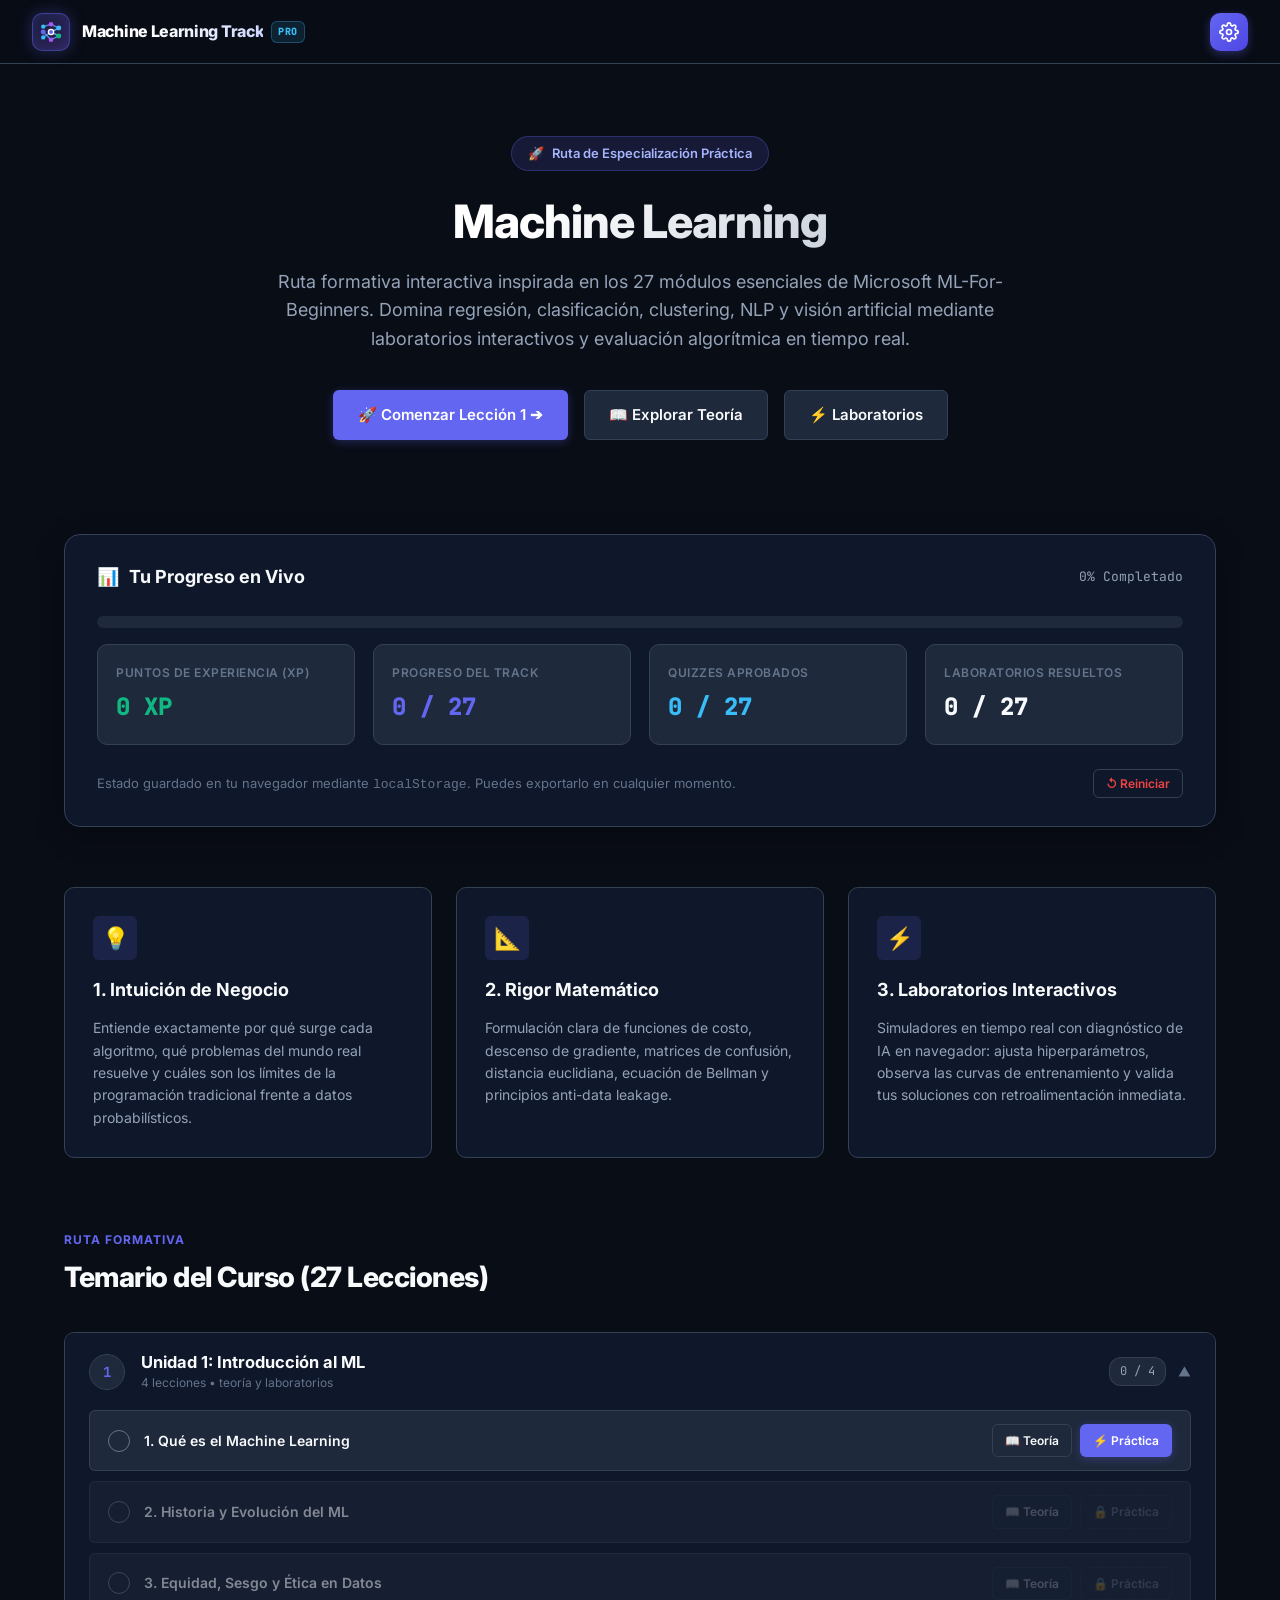
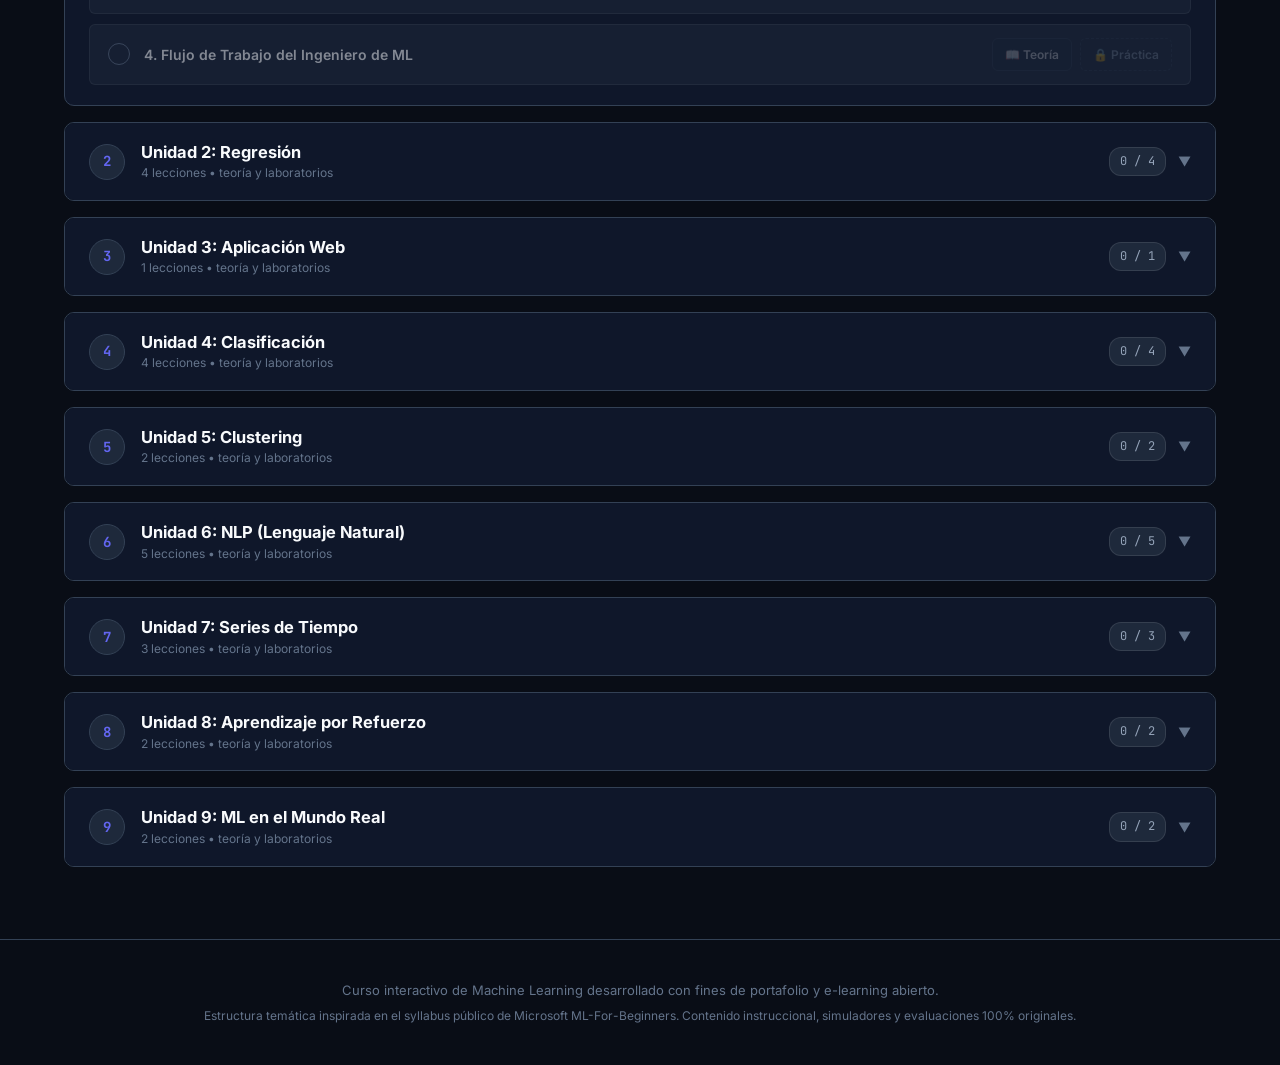
==== index.html @ 59fc3869 "nuevas funciones/ ajustes" ====
<!DOCTYPE html>
<html lang="es">
<head>
<meta charset="UTF-8">
<meta name="viewport" content="width=device-width, initial-scale=1.0">
<title>Machine Learning: De Cero a Producción — Plataforma Interactiva</title>
<link rel="preconnect" href="https://fonts.googleapis.com">
<link rel="preconnect" href="https://fonts.gstatic.com" crossorigin>
<link href="https://fonts.googleapis.com/css2?family=Inter:wght@300;400;500;600;700;800&family=JetBrains+Mono:wght@400;500;700&display=swap" rel="stylesheet">
<link rel="stylesheet" href="styles/site.css">

<script>
  (function() {
    try {
      var t = localStorage.getItem('ml_theme') || 'dark';
      document.documentElement.setAttribute('data-theme', t);
    } catch(e) {}
  })();
</script>

<style>
:root {
  --bg-main: #090d16;
  --bg-surface: #0f172a;
  --bg-surface-2: #1e293b;
  --bg-surface-hover: #26354a;
  --border: #334155;
  --border-light: rgba(255, 255, 255, 0.1);
  --accent-indigo: #6366f1;
  --accent-indigo-hover: #4f46e5;
  --accent-indigo-soft: rgba(99, 102, 241, 0.15);
  --accent-blue: #38bdf8;
  --accent-emerald: #10b981;
  --accent-emerald-soft: rgba(16, 185, 129, 0.15);
  --accent-amber: #f59e0b;
  --text-main: #f8fafc;
  --text-muted: #94a3b8;
  --text-dim: #64748b;
  --font-sans: 'Inter', -apple-system, BlinkMacSystemFont, 'Segoe UI', Roboto, sans-serif;
  --font-mono: 'JetBrains Mono', monospace;
  --radius-sm: 6px;
  --radius-md: 10px;
  --radius-lg: 16px;
}

[data-theme="light"] {
  --bg-main: #f8fafc;
  --bg-surface: #ffffff;
  --bg-surface-2: #f1f5f9;
  --bg-surface-hover: #e2e8f0;
  --border: #cbd5e1;
  --border-light: rgba(0, 0, 0, 0.08);
  --accent-indigo: #4f46e5;
  --accent-indigo-hover: #4338ca;
  --accent-indigo-soft: rgba(79, 70, 229, 0.08);
  --accent-blue: #0284c7;
  --accent-emerald: #059669;
  --accent-emerald-soft: rgba(5, 150, 105, 0.1);
  --accent-amber: #d97706;
  --text-main: #0f172a;
  --text-muted: #475569;
  --text-dim: #64748b;
}

* { box-sizing: border-box; margin: 0; padding: 0; }
html { scroll-behavior: smooth; }
body {
  background-color: var(--bg-main);
  color: var(--text-main);
  font-family: var(--font-sans);
  line-height: 1.6;
  overflow-x: hidden;
}

/* NAVBAR */
.navbar {
  position: sticky;
  top: 0;
  z-index: 1000;
  background: rgba(9, 13, 22, 0.85);
  -webkit-backdrop-filter: blur(12px);
  backdrop-filter: blur(12px);
  border-bottom: 1px solid var(--border);
  height: 64px;
  display: flex;
  align-items: center;
  justify-content: space-between;
  padding: 0 32px;
}

.nav-brand {
  display: flex;
  align-items: center;
  gap: 12px;
  text-decoration: none;
  color: var(--text-main);
  font-weight: 700;
  font-size: 16px;
  transition: transform 0.2s ease;
}
.nav-brand:hover {
  transform: translateY(-1px);
}

.brand-badge {
  width: 38px;
  height: 38px;
  background: linear-gradient(135deg, rgba(99, 102, 241, 0.2), rgba(139, 92, 246, 0.3));
  border: 1.5px solid rgba(99, 102, 241, 0.45);
  border-radius: 10px;
  display: flex;
  align-items: center;
  justify-content: center;
  box-shadow: 0 0 16px rgba(99, 102, 241, 0.3), inset 0 0 10px rgba(99, 102, 241, 0.15);
  transition: all 0.25s cubic-bezier(0.16, 1, 0.3, 1);
  flex-shrink: 0;
  padding: 4px;
}
.nav-brand:hover .brand-badge {
  border-color: #38bdf8;
  box-shadow: 0 0 20px rgba(56, 189, 248, 0.45), inset 0 0 12px rgba(99, 102, 241, 0.25);
  transform: scale(1.05);
}

.brand-logo-svg {
  width: 100%;
  height: 100%;
  display: block;
}

.brand-text-wrap {
  display: flex;
  align-items: center;
  gap: 8px;
}

.nav-brand-text {
  font-weight: 800;
  letter-spacing: -0.3px;
  background: linear-gradient(135deg, #ffffff 40%, #c7d2fe 100%);
  -webkit-background-clip: text;
  background-clip: text;
  -webkit-text-fill-color: transparent;
  font-size: 16px;
}
[data-theme="light"] .nav-brand-text {
  background: linear-gradient(135deg, #0f172a 40%, #4338ca 100%);
  -webkit-background-clip: text;
  background-clip: text;
  -webkit-text-fill-color: transparent;
}

.brand-sub-badge {
  font-family: var(--font-mono);
  font-size: 10px;
  font-weight: 800;
  color: #38bdf8;
  background: rgba(56, 189, 248, 0.12);
  border: 1px solid rgba(56, 189, 248, 0.3);
  padding: 2px 6px;
  border-radius: 6px;
  letter-spacing: 0.5px;
}

.nav-links {
  display: flex;
  align-items: center;
  gap: 24px;
}

.nav-link {
  color: var(--text-muted);
  text-decoration: none;
  font-size: 14px;
  font-weight: 500;
  transition: color 0.15s;
}
.nav-link:hover { color: var(--text-main); }

.nav-actions {
  display: flex;
  align-items: center;
  gap: 14px;
}

.xp-badge {
  display: flex;
  align-items: center;
  gap: 6px;
  background: var(--bg-surface-2);
  border: 1px solid var(--border);
  padding: 6px 14px;
  border-radius: 20px;
  font-family: var(--font-mono);
  font-size: 13px;
  font-weight: 700;
  color: var(--accent-emerald);
}

/* SETTINGS DROPDOWN & MODULE (Reference UI) */
.settings-dropdown-wrapper {
  position: relative;
  display: inline-flex;
  align-items: center;
  z-index: 1001;
}

.settings-btn {
  width: 38px;
  height: 38px;
  border-radius: 10px;
  background: linear-gradient(135deg, #6366f1, #4f46e5);
  color: #ffffff;
  border: none;
  cursor: pointer;
  display: flex;
  align-items: center;
  justify-content: center;
  position: relative;
  transition: transform 0.15s, box-shadow 0.15s;
  box-shadow: 0 3px 10px rgba(99, 102, 241, 0.35);
  flex-shrink: 0;
}
.settings-btn:hover {
  transform: translateY(-1px);
  box-shadow: 0 5px 14px rgba(99, 102, 241, 0.5);
}
.settings-btn:active {
  transform: translateY(0);
}


.settings-dropdown {
  position: absolute;
  top: calc(100% + 10px);
  right: 0;
  width: 275px;
  background: #182234;
  border: 1px solid rgba(255, 255, 255, 0.12);
  border-radius: 14px;
  padding: 16px;
  box-shadow: 0 25px 60px rgba(0, 0, 0, 0.75);
  z-index: 1002;
  display: none;
  flex-direction: column;
  gap: 14px;
  -webkit-backdrop-filter: blur(16px);
  backdrop-filter: blur(16px);
  animation: dropdownFadeIn 0.18s cubic-bezier(0.16, 1, 0.3, 1);
}
.settings-dropdown.open {
  display: flex;
}

@keyframes dropdownFadeIn {
  from { opacity: 0; transform: translateY(-8px) scale(0.97); }
  to { opacity: 1; transform: translateY(0) scale(1); }
}

[data-theme="light"] .settings-dropdown {
  background: #ffffff;
  border: 1px solid #cbd5e1;
  box-shadow: 0 16px 40px rgba(0, 0, 0, 0.12);
}

.settings-row {
  display: flex;
  align-items: center;
  justify-content: space-between;
  gap: 12px;
  min-height: 36px;
}

.settings-label {
  font-size: 13.5px;
  font-weight: 700;
  color: var(--text-main);
  white-space: nowrap;
}

.settings-lang-wrapper {
  position: relative;
  display: inline-flex;
  align-items: center;
}

.settings-lang-select {
  -moz-appearance: none;
  -webkit-appearance: none;
  appearance: none;
  background: #223249;
  border: 1px solid #334155;
  border-radius: 8px;
  padding: 6px 28px 6px 10px;
  font-size: 13px;
  font-weight: 600;
  color: #ffffff;
  cursor: pointer;
  outline: none;
  font-family: var(--font-sans);
  transition: border-color 0.15s, background 0.15s;
}
.settings-lang-select:hover {
  border-color: var(--accent-indigo);
}
.settings-lang-select:focus {
  border-color: var(--accent-indigo);
  box-shadow: 0 0 0 2px var(--accent-indigo-soft);
}
[data-theme="light"] .settings-lang-select {
  background: #f1f5f9;
  border: 1px solid #cbd5e1;
  color: #0f172a;
}
.settings-lang-select option {
  background: #182234;
  color: #f8fafc;
}
[data-theme="light"] .settings-lang-select option {
  background: #ffffff;
  color: #0f172a;
}

.settings-lang-arrow {
  position: absolute;
  right: 10px;
  font-size: 9px;
  color: var(--text-dim);
  pointer-events: none;
}

/* NAVBAR LANGUAGE TOGGLE BUTTON */
.nav-lang-btn {
  display: inline-flex;
  align-items: center;
  gap: 6px;
  background: var(--bg-surface-2);
  border: 1px solid var(--border);
  color: var(--text-main);
  padding: 5px 12px;
  border-radius: 20px;
  font-family: var(--font-sans);
  font-size: 13px;
  font-weight: 700;
  cursor: pointer;
  transition: all 0.2s cubic-bezier(0.16, 1, 0.3, 1);
  -webkit-user-select: none;
  user-select: none;
}
.nav-lang-btn:hover {
  background: var(--bg-surface-hover);
  border-color: var(--accent-indigo);
  transform: translateY(-1px);
  box-shadow: 0 4px 12px rgba(0, 0, 0, 0.25);
}
.nav-lang-btn .lang-flag {
  font-size: 14px;
  line-height: 1;
}
.nav-lang-btn .lang-code {
  font-family: var(--font-mono);
  font-size: 12px;
  letter-spacing: 0.5px;
}

/* SETTINGS SEGMENTED LANGUAGE CONTROL */
.settings-lang-segmented {
  display: inline-flex;
  background: #182234;
  border: 1px solid #334155;
  border-radius: 8px;
  padding: 3px;
  gap: 3px;
}
[data-theme="light"] .settings-lang-segmented {
  background: #f1f5f9;
  border-color: #cbd5e1;
}
.lang-seg-btn {
  display: inline-flex;
  align-items: center;
  gap: 5px;
  border: none;
  background: transparent;
  color: var(--text-muted);
  font-family: var(--font-sans);
  font-size: 12px;
  font-weight: 700;
  padding: 5px 10px;
  border-radius: 6px;
  cursor: pointer;
  transition: all 0.15s ease;
}
.lang-seg-btn:hover:not(.active) {
  color: var(--text-main);
  background: rgba(255, 255, 255, 0.05);
}
[data-theme="light"] .lang-seg-btn:hover:not(.active) {
  background: rgba(0, 0, 0, 0.05);
}
.lang-seg-btn.active {
  background: var(--accent-indigo);
  color: #ffffff;
  box-shadow: 0 2px 6px rgba(99, 102, 241, 0.4);
}

/* Centered iOS-Style Theme Switch */
.settings-theme-switch {
  width: 48px;
  height: 26px;
  background: #2c3e5a;
  border: 1px solid #415574;
  border-radius: 13px;
  position: relative;
  cursor: pointer;
  padding: 0;
  margin: 0;
  box-sizing: border-box;
  outline: none;
  transition: background 0.25s, border-color 0.25s;
  display: inline-flex;
  align-items: center;
  justify-content: flex-start;
  flex-shrink: 0;
}
[data-theme="light"] .settings-theme-switch {
  background: #e2e8f0;
  border-color: #cbd5e1;
}

.theme-switch-thumb {
  width: 20px;
  height: 20px;
  background: #ffffff;
  border-radius: 50%;
  position: absolute;
  top: 2px;
  left: 2px;
  box-shadow: 0 1px 3px rgba(0,0,0,0.35);
  display: flex;
  align-items: center;
  justify-content: center;
  font-size: 11px;
  line-height: 1;
  transition: transform 0.25s cubic-bezier(0.16, 1, 0.3, 1), background 0.25s;
  pointer-events: none;
  -webkit-user-select: none;
  user-select: none;
}

[data-theme="dark"] .theme-switch-thumb {
  transform: translateX(0px);
}
[data-theme="light"] .theme-switch-thumb {
  transform: translateX(22px);
}

.theme-toggle-label {
  margin-left: 24px;
  white-space: nowrap;
}

[data-theme="light"] .theme-toggle-label {
  margin-left: 28px;
}

.theme-toggle-icon {
  font-size: 11px;
  line-height: 1;
  display: flex;
  align-items: center;
  justify-content: center;
  width: 100%;
  height: 100%;
}

.settings-divider {
  height: 1px;
  background: var(--border);
  margin: 2px 0;
}

.settings-menu-item {
  display: flex;
  align-items: center;
  gap: 12px;
  padding: 9px 10px;
  border-radius: 8px;
  cursor: pointer;
  color: var(--text-main);
  text-decoration: none;
  font-weight: 600;
  font-size: 13.5px;
  transition: background 0.15s, color 0.15s;
  margin: 0 -4px;
  -webkit-user-select: none;
  user-select: none;
}
.settings-menu-item:hover {
  background: var(--bg-surface-hover);
  color: var(--accent-indigo);
}
.settings-item-icon {
  font-size: 17px;
  width: 20px;
  display: flex;
  align-items: center;
  justify-content: center;
  flex-shrink: 0;
}
.settings-item-text {
  flex: 1;
}
.settings-item-arrow {
  font-size: 18px;
  color: var(--text-dim);
  font-weight: 400;
}

.theme-toggle-btn {
  display: inline-flex;
  align-items: center;
  gap: 6px;
  background: var(--bg-surface-2);
  border: 1px solid var(--border);
  color: var(--text-main);
  padding: 6px 12px;
  border-radius: 20px;
  font-family: var(--font-sans);
  font-size: 13px;
  font-weight: 600;
  cursor: pointer;
  transition: all 0.2s ease;
  -webkit-user-select: none;
  user-select: none;
}
.theme-toggle-btn:hover {
  background: var(--bg-surface-hover);
  border-color: var(--accent-indigo);
  transform: translateY(-1px);
}

[data-theme="light"] .navbar {
  background: rgba(255, 255, 255, 0.9);
}
[data-theme="light"] .hero-title {
  background: linear-gradient(135deg, #0f172a 35%, #4f46e5 100%);
  -webkit-background-clip: text;
  background-clip: text;
  -webkit-text-fill-color: transparent;
}
[data-theme="light"] .brand-badge {
  color: #ffffff;
}

.btn {
  display: inline-flex;
  align-items: center;
  justify-content: center;
  gap: 8px;
  font-family: var(--font-sans);
  font-size: 13.5px;
  font-weight: 600;
  padding: 8px 16px;
  border-radius: var(--radius-sm);
  cursor: pointer;
  transition: all 0.2s;
  text-decoration: none;
  border: 1px solid transparent;
}

.btn-primary {
  background: var(--accent-indigo);
  color: #fff;
  box-shadow: 0 2px 10px rgba(99, 102, 241, 0.3);
}
.btn-primary:hover {
  background: var(--accent-indigo-hover);
  transform: translateY(-1px);
}

.btn-secondary {
  background: var(--bg-surface-2);
  border-color: var(--border);
  color: var(--text-main);
}
.btn-secondary:hover {
  background: var(--bg-surface-hover);
  border-color: var(--text-muted);
}

.btn-ghost {
  background: transparent;
  color: var(--text-muted);
  border-color: var(--border);
}
.btn-ghost:hover {
  color: var(--text-main);
  border-color: var(--text-muted);
}

/* CONTAINER */
.container {
  max-width: 1200px;
  margin: 0 auto;
  padding: 0 24px;
}

/* HERO SECTION */
.hero {
  padding: 72px 0 54px;
  text-align: center;
  position: relative;
}

.hero-pill {
  display: inline-flex;
  align-items: center;
  gap: 8px;
  background: var(--accent-indigo-soft);
  border: 1px solid rgba(99, 102, 241, 0.3);
  color: #a5b4fc;
  padding: 6px 16px;
  border-radius: 30px;
  font-size: 13px;
  font-weight: 600;
  margin-bottom: 24px;
}

.hero-title {
  font-size: 46px;
  font-weight: 800;
  line-height: 1.15;
  letter-spacing: -1px;
  margin-bottom: 20px;
  background: linear-gradient(135deg, #ffffff 40%, #94a3b8 100%);
  -webkit-background-clip: text;
  background-clip: text;
  -webkit-text-fill-color: transparent;
}

.hero-desc {
  font-size: 18px;
  color: var(--text-muted);
  max-width: 760px;
  margin: 0 auto 36px;
  line-height: 1.6;
}

.hero-ctas {
  display: flex;
  align-items: center;
  justify-content: center;
  gap: 16px;
  flex-wrap: wrap;
}

.hero-ctas .btn {
  padding: 12px 24px;
  font-size: 15px;
}

/* DASHBOARD CARD */
.dashboard-card {
  background: var(--bg-surface);
  border: 1px solid var(--border);
  border-radius: var(--radius-lg);
  padding: 28px 32px;
  margin: 40px auto 60px;
  box-shadow: 0 8px 30px rgba(0, 0, 0, 0.3);
}

.dash-header {
  display: flex;
  align-items: center;
  justify-content: space-between;
  margin-bottom: 24px;
  flex-wrap: wrap;
  gap: 16px;
}

.dash-title {
  font-size: 18px;
  font-weight: 700;
  display: flex;
  align-items: center;
  gap: 10px;
}

.dash-metrics {
  display: grid;
  grid-template-columns: repeat(auto-fit, minmax(200px, 1fr));
  gap: 18px;
  margin-bottom: 24px;
}

.metric-box {
  background: var(--bg-surface-2);
  border: 1px solid var(--border);
  border-radius: var(--radius-md);
  padding: 18px;
  display: flex;
  flex-direction: column;
  gap: 6px;
}

.metric-label {
  font-size: 12px;
  font-weight: 600;
  text-transform: uppercase;
  letter-spacing: 0.5px;
  color: var(--text-dim);
}

.metric-val {
  font-size: 24px;
  font-weight: 800;
  font-family: var(--font-mono);
  color: var(--text-main);
}

.metric-val.green { color: var(--accent-emerald); }
.metric-val.indigo { color: var(--accent-indigo); }
.metric-val.blue { color: var(--accent-blue); }

.progress-strip {
  background: var(--bg-surface-2);
  border-radius: 8px;
  height: 12px;
  overflow: hidden;
  margin-bottom: 16px;
}

.progress-fill {
  height: 100%;
  background: linear-gradient(90deg, var(--accent-indigo), var(--accent-emerald));
  width: 0%;
  transition: width 0.4s ease;
}

.dash-actions {
  display: flex;
  align-items: center;
  justify-content: space-between;
  flex-wrap: wrap;
  gap: 12px;
}
.dash-status-copy {
  font-size: 13px;
  color: var(--text-dim);
}
.dash-actions-row {
  display: flex;
  gap: 8px;
}
.btn-reset-danger {
  color: #ef4444;
}
.dash-pct-label {
  font-family: var(--font-mono);
  font-size: 13px;
  color: var(--text-muted);
}
.storage-modal-copy {
  font-size: 13px;
  color: var(--text-muted);
  margin-bottom: 12px;
}
.storage-json-area {
  width: 100%;
  height: 140px;
  background: var(--bg-main);
  border: 1px solid var(--border);
  border-radius: 4px;
  color: #fff;
  font-family: var(--font-mono);
  font-size: 12px;
  padding: 10px;
  margin-bottom: 14px;
  resize: vertical;
}
.storage-actions {
  display: flex;
  gap: 10px;
}
.storage-apply-btn {
  flex: 1;
}
.n8n-modal-copy {
  font-size: 13px;
  line-height: 1.6;
  color: var(--text-muted);
  margin-bottom: 14px;
}
.n8n-url-label {
  font-size: 12px;
  color: var(--accent-emerald);
  display: block;
  margin-bottom: 6px;
  font-weight: 600;
}
.n8n-url-input {
  width: 100%;
  background: var(--bg-main);
  border: 1px solid var(--border);
  padding: 8px 12px;
  border-radius: 4px;
  color: #fff;
  font-family: var(--font-mono);
  font-size: 13px;
  margin-bottom: 16px;
}
.n8n-save-btn {
  width: 100%;
}
.footer-copy {
  margin-bottom: 6px;
}
.footer-note {
  font-size: 12px;
}

/* SECTION HEADERS */
.section-header {
  margin-bottom: 32px;
}
.section-tag {
  font-size: 12px;
  font-weight: 700;
  color: var(--accent-indigo);
  text-transform: uppercase;
  letter-spacing: 1px;
  margin-bottom: 6px;
}
.section-title {
  font-size: 28px;
  font-weight: 800;
  letter-spacing: -0.5px;
}

/* SYLLABUS ACCORDIONS */
.syllabus-list {
  display: flex;
  flex-direction: column;
  gap: 16px;
  margin-bottom: 72px;
}

.unit-card {
  background: var(--bg-surface);
  border: 1px solid var(--border);
  border-radius: var(--radius-md);
  overflow: hidden;
  transition: border-color 0.2s, box-shadow 0.2s;
}
.unit-card:hover { border-color: rgba(99, 102, 241, 0.4); }

.unit-head {
  padding: 18px 24px;
  display: flex;
  align-items: center;
  justify-content: space-between;
  gap: 16px;
  cursor: pointer;
  -webkit-user-select: none;
  user-select: none;
  background: var(--bg-surface);
  transition: background 0.15s ease;
}
.unit-head:hover {
  background: var(--bg-surface-hover);
}

.unit-info {
  display: flex;
  align-items: center;
  gap: 16px;
  min-width: 0;
  flex: 1;
}

.unit-num {
  width: 36px;
  height: 36px;
  background: var(--bg-surface-2);
  border: 1px solid var(--border);
  border-radius: 50%;
  display: flex;
  align-items: center;
  justify-content: center;
  font-family: var(--font-mono);
  font-size: 14px;
  font-weight: 700;
  color: var(--accent-indigo);
  flex-shrink: 0;
}

.unit-text-wrap {
  min-width: 0;
  flex: 1;
}

.unit-title-text {
  font-size: 16.5px;
  font-weight: 700;
  color: var(--text-main);
  line-height: 1.35;
  word-break: break-word;
}

.unit-subtitle-text {
  font-size: 12px;
  color: var(--text-dim);
  margin-top: 2px;
  line-height: 1.4;
  word-break: break-word;
}

.unit-meta {
  display: flex;
  align-items: center;
  gap: 12px;
  flex-shrink: 0;
}

.unit-stat-badge {
  font-family: var(--font-mono);
  font-size: 12px;
  color: var(--text-muted);
  background: var(--bg-surface-2);
  border: 1px solid var(--border-light);
  padding: 4px 10px;
  border-radius: 12px;
  white-space: nowrap;
  flex-shrink: 0;
  display: inline-flex;
  align-items: center;
  justify-content: center;
}

.unit-arrow {
  color: var(--text-dim);
  font-size: 13px;
  transition: transform 0.2s;
  flex-shrink: 0;
  display: inline-flex;
  align-items: center;
  justify-content: center;
}
.unit-card.open .unit-arrow { transform: rotate(180deg); }

.unit-lessons {
  display: none;
  padding: 0 24px 20px;
  flex-direction: column;
  gap: 10px;
}
.unit-card.open .unit-lessons { display: flex; }

.lesson-row {
  background: var(--bg-surface-2);
  border: 1px solid var(--border-light);
  border-radius: var(--radius-sm);
  padding: 13px 18px;
  display: flex;
  align-items: center;
  justify-content: space-between;
  gap: 16px;
  transition: background 0.15s;
}
.lesson-row:hover { background: var(--bg-surface-hover); }

.lesson-row-left {
  display: flex;
  align-items: center;
  gap: 14px;
  min-width: 0;
  flex: 1;
}

.lesson-status-icon {
  width: 22px;
  height: 22px;
  border-radius: 50%;
  border: 1.5px solid var(--text-dim);
  display: flex;
  align-items: center;
  justify-content: center;
  font-size: 12px;
  color: transparent;
  flex-shrink: 0;
}
.lesson-status-icon.done {
  border-color: var(--accent-emerald);
  background: var(--accent-emerald-soft);
  color: var(--accent-emerald);
  font-weight: 800;
}

.lesson-title-label {
  font-size: 14px;
  font-weight: 600;
  min-width: 0;
  word-break: break-word;
  line-height: 1.4;
}

.lesson-row-actions {
  display: flex;
  align-items: center;
  gap: 8px;
  flex-shrink: 0;
}

.btn-xs {
  font-size: 12px;
  padding: 6px 12px;
}

/* PEDAGOGY FEATURES */
.features-grid {
  display: grid;
  grid-template-columns: repeat(auto-fit, minmax(300px, 1fr));
  gap: 24px;
  margin-bottom: 72px;
}

.feature-box {
  background: var(--bg-surface);
  border: 1px solid var(--border);
  border-radius: var(--radius-md);
  padding: 28px;
  display: flex;
  flex-direction: column;
  gap: 12px;
}

.feature-icon {
  width: 44px;
  height: 44px;
  background: var(--accent-indigo-soft);
  border-radius: var(--radius-sm);
  display: flex;
  align-items: center;
  justify-content: center;
  font-size: 22px;
  margin-bottom: 4px;
}

.feature-title { font-size: 18px; font-weight: 700; }
.feature-desc { font-size: 14px; color: var(--text-muted); line-height: 1.6; }

/* MODALS */
.modal-backdrop {
  position: fixed;
  top: 0; left: 0; width: 100%; height: 100%;
  background: rgba(0, 0, 0, 0.7);
  -webkit-backdrop-filter: blur(4px);
  backdrop-filter: blur(4px);
  display: none;
  align-items: center;
  justify-content: center;
  z-index: 200;
  padding: 20px;
}
.modal-backdrop.open { display: flex; }

.modal-dialog {
  background: var(--bg-surface);
  border: 1px solid var(--border);
  border-radius: var(--radius-lg);
  max-width: 520px;
  width: 100%;
  padding: 24px;
  box-shadow: 0 10px 40px rgba(0, 0, 0, 0.5);
}

.modal-head {
  display: flex;
  align-items: center;
  justify-content: space-between;
  margin-bottom: 16px;
}
.modal-head h3 { font-size: 18px; font-weight: 700; }

.modal-title-wrap {
  display: flex;
  align-items: center;
  gap: 10px;
}
.modal-warning-icon {
  font-size: 20px;
  line-height: 1;
}
.reset-modal-copy {
  font-size: 14px;
  color: var(--text-muted);
  line-height: 1.6;
  margin-bottom: 14px;
}
.reset-modal-alert {
  background: rgba(239, 68, 68, 0.1);
  border: 1px solid rgba(239, 68, 68, 0.25);
  color: #f87171;
  padding: 10px 14px;
  border-radius: var(--radius-sm);
  font-size: 13px;
  line-height: 1.5;
  margin-bottom: 20px;
}
[data-theme="light"] .reset-modal-alert {
  background: #fef2f2;
  border-color: #fecaca;
  color: #b91c1c;
}
[data-theme="light"] .storage-json-area,
[data-theme="light"] .n8n-url-input {
  background: #ffffff;
  border-color: #cbd5e1;
  color: #0f172a;
}
[data-theme="light"] .hero-pill {
  color: #3730a3;
  background: #e0e7ff;
  border-color: #818cf8;
}
.modal-actions-danger {
  display: flex;
  align-items: center;
  justify-content: flex-end;
  gap: 12px;
}
.btn-danger {
  background: #ef4444;
  color: #ffffff;
  border: 1px solid transparent;
  box-shadow: 0 2px 10px rgba(239, 68, 68, 0.35);
}
.btn-danger:hover {
  background: #dc2626;
  box-shadow: 0 4px 14px rgba(239, 68, 68, 0.5);
  transform: translateY(-1px);
}

/* FOOTER */
.footer {
  border-top: 1px solid var(--border);
  padding: 40px 0;
  text-align: center;
  color: var(--text-dim);
  font-size: 13px;
}

/* RESPONSIVE */
@media (max-width: 768px) {
  .navbar { padding: 0 16px; height: 60px; }
  .container { padding: 0 16px; }
  .nav-links { display: none; }
  .nav-actions { gap: 8px; }
  .xp-badge { padding: 5px 10px; font-size: 12px; white-space: nowrap; flex-shrink: 0; }
  .hero { padding: 48px 0 36px; }
  .hero-title { font-size: 32px; }
  .hero-desc { font-size: 15px; }
  .dashboard-card { padding: 22px 18px; margin: 28px auto 44px; }
  
  /* Syllabus Units Mobile */
  .unit-head {
    padding: 14px 16px;
    gap: 12px;
  }
  .unit-info {
    gap: 12px;
  }
  .unit-num {
    width: 32px;
    height: 32px;
    font-size: 13px;
  }
  .unit-title-text {
    font-size: 15px;
  }
  .unit-subtitle-text {
    font-size: 11.5px;
  }
  .unit-meta {
    gap: 8px;
  }
  .unit-stat-badge {
    font-size: 11px;
    padding: 3px 8px;
  }
  .unit-arrow {
    font-size: 11px;
  }
  .unit-lessons {
    padding: 0 14px 16px;
    gap: 8px;
  }
  .lesson-row {
    flex-direction: column;
    align-items: flex-start;
    padding: 12px 14px;
    gap: 10px;
  }
  .lesson-row-left {
    width: 100%;
    gap: 10px;
  }
  .lesson-title-label {
    font-size: 13.5px;
  }
  .lesson-row-actions {
    width: 100%;
    justify-content: flex-end;
  }
  .settings-dropdown { right: -6px; width: 270px; }
}

@media (max-width: 480px) {
  .navbar { padding: 0 10px; height: 56px; }
  .container { padding: 0 10px; }
  .brand-badge { width: 28px; height: 28px; font-size: 13px; }
  .nav-brand { gap: 8px; font-size: 14px; }
  .nav-brand-text { white-space: nowrap; }
  .xp-badge { font-size: 11px; padding: 4px 7px; }
  .hero { padding: 28px 0 32px; }
  .hero-pill { font-size: 11.5px; padding: 5px 12px; }
  .hero-title { font-size: 24px; letter-spacing: -0.5px; }
  .hero-desc { font-size: 13.5px; margin-bottom: 20px; line-height: 1.5; }
  .hero-ctas { gap: 10px; }
  .hero-ctas .btn { width: 100%; justify-content: center; padding: 10px 16px; font-size: 13.5px; }

  .dashboard-card { padding: 16px 12px; margin: 18px auto 36px; border-radius: var(--radius-md); }
  .dash-title { font-size: 15px; }
  .dash-metrics { grid-template-columns: 1fr; gap: 10px; }
  .metric-box { padding: 12px 14px; }
  .metric-val { font-size: 20px; }

  /* Modules Mobile Specific Refinements */
  .section-header { margin-bottom: 20px; }
  .section-tag { font-size: 11px; }
  .section-title { font-size: 21px; }
  .syllabus-list { gap: 10px; margin-bottom: 48px; }

  .unit-card { border-radius: 8px; }
  .unit-head {
    padding: 12px 10px;
    gap: 8px;
  }
  .unit-info {
    gap: 10px;
  }
  .unit-num {
    width: 28px;
    height: 28px;
    font-size: 12px;
  }
  .unit-title-text {
    font-size: 13.5px;
    line-height: 1.3;
  }
  .unit-subtitle-text {
    font-size: 11px;
    margin-top: 2px;
  }
  .unit-meta {
    gap: 6px;
  }
  .unit-stat-badge {
    font-size: 10.5px;
    padding: 3px 6px;
    border-radius: 8px;
  }
  .unit-arrow {
    font-size: 10px;
  }

  .unit-lessons {
    padding: 0 10px 12px;
    gap: 8px;
  }
  .lesson-row {
    padding: 10px 10px;
    border-radius: 6px;
    gap: 8px;
  }
  .lesson-status-icon {
    width: 18px;
    height: 18px;
    font-size: 10px;
  }
  .lesson-title-label {
    font-size: 12.5px;
  }
  .lesson-row-actions {
    display: grid;
    grid-template-columns: 1fr 1fr;
    gap: 6px;
    width: 100%;
  }
  .lesson-row-actions .btn {
    width: 100%;
    padding: 6px 4px;
    font-size: 11px;
    justify-content: center;
    text-align: center;
    white-space: nowrap;
  }
}
</style>
</head>
<body>

<!-- TOP NAVBAR -->
<header class="navbar">
  <a href="index.html" class="nav-brand" aria-label="Machine Learning Track Home">
    <div class="brand-badge">
      <svg class="brand-logo-svg" viewBox="0 0 36 36" fill="none" xmlns="http://www.w3.org/2000/svg">
        <defs>
          <linearGradient id="mlSynapseGrad" x1="0%" y1="0%" x2="100%" y2="100%">
            <stop offset="0%" stop-color="#818cf8" />
            <stop offset="100%" stop-color="#38bdf8" />
          </linearGradient>
        </defs>
        <!-- Synapses -->
        <line x1="8" y1="11" x2="18" y2="8" stroke="url(#mlSynapseGrad)" stroke-width="1.6" stroke-linecap="round" opacity="0.85"/>
        <line x1="8" y1="18" x2="18" y2="18" stroke="url(#mlSynapseGrad)" stroke-width="1.8" stroke-linecap="round"/>
        <line x1="8" y1="25" x2="18" y2="18" stroke="url(#mlSynapseGrad)" stroke-width="1.6" stroke-linecap="round" opacity="0.85"/>
        <line x1="8" y1="18" x2="18" y2="28" stroke="url(#mlSynapseGrad)" stroke-width="1.6" stroke-linecap="round" opacity="0.85"/>
        <line x1="18" y1="8" x2="28" y2="13" stroke="url(#mlSynapseGrad)" stroke-width="1.6" stroke-linecap="round" opacity="0.85"/>
        <line x1="18" y1="18" x2="28" y2="13" stroke="url(#mlSynapseGrad)" stroke-width="1.8" stroke-linecap="round"/>
        <line x1="18" y1="18" x2="28" y2="23" stroke="url(#mlSynapseGrad)" stroke-width="1.8" stroke-linecap="round"/>
        <line x1="18" y1="28" x2="28" y2="23" stroke="url(#mlSynapseGrad)" stroke-width="1.6" stroke-linecap="round" opacity="0.85"/>
        <!-- Layer 1 Nodes -->
        <circle cx="8" cy="11" r="2.8" fill="#38bdf8"/>
        <circle cx="8" cy="18" r="3.2" fill="#6366f1"/>
        <circle cx="8" cy="25" r="2.8" fill="#38bdf8"/>
        <!-- Layer 2 Core Nodes -->
        <circle cx="18" cy="8" r="3" fill="#a855f7"/>
        <circle cx="18" cy="18" r="4.2" fill="#ffffff"/>
        <circle cx="18" cy="18" r="2.5" fill="#6366f1"/>
        <circle cx="18" cy="28" r="3" fill="#a855f7"/>
        <!-- Layer 3 Output Nodes -->
        <circle cx="28" cy="13" r="3.2" fill="#38bdf8"/>
        <circle cx="28" cy="23" r="3.2" fill="#10b981"/>
      </svg>
    </div>
    <div class="brand-text-wrap">
      <span class="nav-brand-text" data-i18n="nav_brand">Machine Learning Track</span>
      <span class="brand-sub-badge">PRO</span>
    </div>
  </a>

  <div class="nav-actions">

    <!-- SETTINGS MODULE (Reference UI) -->
    <div class="settings-dropdown-wrapper">
      <button class="settings-btn" id="open-settings-btn" aria-label="Configuración" title="Configuración" data-i18n-title="settings_title" data-i18n-aria="settings_title">
        <svg width="20" height="20" viewBox="0 0 24 24" fill="none" stroke="currentColor" stroke-width="2" stroke-linecap="round" stroke-linejoin="round">
          <circle cx="12" cy="12" r="3"></circle>
          <path d="M19.4 15a1.65 1.65 0 0 0 .33 1.82l.06.06a2 2 0 0 1 0 2.83 2 2 0 0 1-2.83 0l-.06-.06a1.65 1.65 0 0 0-1.82-.33 1.65 1.65 0 0 0-1 1.51V21a2 2 0 0 1-2 2 2 2 0 0 1-2-2v-.09A1.65 1.65 0 0 0 9 19.4a1.65 1.65 0 0 0-1.82.33l-.06.06a2 2 0 0 1-2.83 0 2 2 0 0 1 0-2.83l.06-.06a1.65 1.65 0 0 0 .33-1.82 1.65 1.65 0 0 0-1.51-1H3a2 2 0 0 1-2-2 2 2 0 0 1 2-2h.09A1.65 1.65 0 0 0 4.6 9a1.65 1.65 0 0 0-.33-1.82l-.06-.06a2 2 0 0 1 0-2.83 2 2 0 0 1 2.83 0l.06.06a1.65 1.65 0 0 0 1.82.33H9a1.65 1.65 0 0 0 1-1.51V3a2 2 0 0 1 2-2 2 2 0 0 1 2 2v.09a1.65 1.65 0 0 0 1 1.51 1.65 1.65 0 0 0 1.82-.33l.06-.06a2 2 0 0 1 2.83 0 2 2 0 0 1 0 2.83l-.06.06a1.65 1.65 0 0 0-.33 1.82V9a1.65 1.65 0 0 0 1.51 1H21a2 2 0 0 1 2 2 2 2 0 0 1-2 2h-.09a1.65 1.65 0 0 0-1.51 1z"></path>
        </svg>
      </button>

      <!-- DROPDOWN MENU -->
      <div class="settings-dropdown" id="settings-dropdown">
        <!-- Row 1: Idioma -->
        <div class="settings-row">
          <span class="settings-label" data-i18n="settings_lang">Idioma</span>
          <div class="settings-lang-segmented" id="settings-lang-segmented">
            <button type="button" class="lang-seg-btn active" data-lang="es">🇪🇸 ES</button>
            <button type="button" class="lang-seg-btn" data-lang="en">🇺🇸 EN</button>
          </div>
        </div>

        <!-- Row 2: Tema -->
        <div class="settings-row">
          <span class="settings-label" data-i18n="settings_theme">Tema</span>
          <button class="settings-theme-switch theme-toggle-btn" id="settings-theme-switch" aria-label="Cambiar tema" title="Alternar entre modo claro y oscuro">
            <span class="theme-switch-thumb">
              <span class="theme-toggle-icon">🌙</span>
            </span>
          </button>
        </div>

        <div class="settings-divider"></div>

        <!-- Row 3: Contacto y soporte -->
        <div class="settings-menu-item" id="settings-contact-btn">
          <span class="settings-item-icon">💬</span>
          <span class="settings-item-text" data-i18n="settings_contact">Contacto y soporte</span>
          <span class="settings-item-arrow">›</span>
        </div>
      </div>
    </div>
  </div>
</header>

<!-- MAIN CONTENT -->
<main class="container">

  <!-- HERO -->
  <section class="hero">
    <div class="hero-pill">
      <span>🚀</span>
      <span data-i18n="hero_pill">Ruta de Especialización Práctica</span>
    </div>
    <h1 class="hero-title" data-i18n="hero_title_main">Machine Learning</h1>
    <p class="hero-desc" data-i18n="hero_desc">
      Domina los 9 pilares esenciales del Machine Learning: regresión, clasificación, clustering, NLP, series temporales y aprendizaje por refuerzo con explicaciones conceptuales rigurosas y 18 laboratorios interactivos en tu navegador.
    </p>
    <div class="hero-ctas">
      <a href="teoria.html?lesson=1" class="btn btn-primary" id="hero-cta-continue">
        <span data-i18n="hero_btn_start">🚀 Comenzar Lección 1 ➔</span>
      </a>
      <a href="teoria.html" class="btn btn-secondary">
        <span data-i18n="hero_btn_theory">📖 Explorar Teoría</span>
      </a>
      <a href="practica.html" class="btn btn-secondary">
        <span data-i18n="nav_practice">⚡ Laboratorios</span>
      </a>
    </div>
  </section>

  <!-- STUDENT DASHBOARD -->
  <section class="dashboard-card" id="dashboard">
    <div class="dash-header">
      <div class="dash-title">
        <span>📊</span>
        <span data-i18n="dash_title">Tu Progreso en Vivo</span>
      </div>
      <div class="dash-pct-label" id="dash-pct-label">
        0%
      </div>
    </div>

    <div class="progress-strip">
      <div class="progress-fill" id="dash-progress-fill"></div>
    </div>

    <div class="dash-metrics">
      <div class="metric-box">
        <span class="metric-label" data-i18n="dash_xp_label">Puntos de Experiencia (XP)</span>
        <span class="metric-val green" id="dash-xp-counter">0 XP</span>
      </div>
      <div class="metric-box">
        <span class="metric-label" data-i18n="dash_progress_label">Progreso del Track</span>
        <span class="metric-val indigo" id="dash-done-counter">0 / 27</span>
      </div>
      <div class="metric-box">
        <span class="metric-label" data-i18n="dash_quizzes_label">Quizzes Aprobados</span>
        <span class="metric-val blue" id="dash-quizzes-counter">0 / 27</span>
      </div>
      <div class="metric-box">
        <span class="metric-label" data-i18n="dash_labs_label">Laboratorios Resueltos</span>
        <span class="metric-val" id="dash-exercises-counter">0 / 27</span>
      </div>
    </div>

    <div class="dash-actions">
      <div class="dash-status-copy" data-i18n-html="dash_status_copy">
        Estado guardado en tu navegador mediante <code>localStorage</code>. Puedes exportarlo en cualquier momento.
      </div>
      <div class="dash-actions-row">
        <button class="btn btn-ghost btn-xs btn-reset-danger" id="dash-reset-btn" data-i18n="dash_reset_btn">↺ Reiniciar</button>
      </div>
    </div>
  </section>

  <!-- PEDAGOGY THREE PILLARS -->
  <section class="features-grid">
    <div class="feature-box">
      <div class="feature-icon">💡</div>
      <h3 class="feature-title" data-i18n="feature_1_title">1. Intuición de Negocio</h3>
      <p class="feature-desc" data-i18n="feature_1_desc">
        Entiende exactamente por qué surge cada algoritmo, qué problemas del mundo real resuelve y cuáles son los límites de la programación tradicional frente a datos probabilísticos.
      </p>
    </div>
    <div class="feature-box">
      <div class="feature-icon">📐</div>
      <h3 class="feature-title" data-i18n="feature_2_title">2. Rigor Matemático</h3>
      <p class="feature-desc" data-i18n="feature_2_desc">
        Formulación clara de funciones de costo, descenso de gradiente, matrices de confusión, distancia euclidiana, ecuación de Bellman y principios anti-data leakage.
      </p>
    </div>
    <div class="feature-box">
      <div class="feature-icon">⚡</div>
      <h3 class="feature-title" data-i18n="feature_3_title">3. Laboratorios Interactivos</h3>
      <p class="feature-desc" data-i18n="feature_3_desc">
        Simuladores en tiempo real con diagnóstico de IA en navegador: ajusta hiperparámetros, observa las curvas de entrenamiento y valida tus soluciones con retroalimentación inmediata.
      </p>
    </div>
  </section>

  <!-- SYLLABUS -->
  <section id="temario">
    <div class="section-header">
      <div class="section-tag" data-i18n="syllabus_tag">Ruta Formativa</div>
      <h2 class="section-title" data-i18n="syllabus_title">Temario del Curso (27 Lecciones)</h2>
    </div>

    <div class="syllabus-list" id="syllabus-container">
      <!-- Generado dinámicamente con JavaScript desde UNITS -->
    </div>
  </section>

</main>

<!-- MODAL STORAGE -->
<div class="modal-backdrop" id="storage-modal">
  <div class="modal-dialog">
    <div class="modal-head">
      <h3 id="storage-modal-title" data-i18n="storage_modal_title">Gestión de Progreso (JSON)</h3>
      <button class="btn btn-ghost btn-xs" id="close-storage-modal-btn">✕</button>
    </div>
    <p class="storage-modal-copy" id="storage-modal-desc" data-i18n="storage_modal_desc">
      Copia tu avance actual o pega un JSON para restaurar tu progreso:
    </p>
    <textarea id="storage-json-area" class="storage-json-area"></textarea>
    <div class="storage-actions">
      <button class="btn btn-primary storage-apply-btn" id="storage-apply-btn" data-i18n="storage_apply_btn_copy">Copiar al Portapapeles</button>
      <button class="btn btn-secondary" id="storage-toggle-mode-btn" data-i18n="storage_toggle_mode_import">Modo Importar</button>
    </div>
  </div>
</div>

<!-- MODAL N8N -->
<div class="modal-backdrop" id="n8n-modal">
  <div class="modal-dialog">
    <div class="modal-head">
      <h3 data-i18n="n8n_modal_title">Webhook n8n (Certificados & Eventos)</h3>
      <button class="btn btn-ghost btn-xs" id="close-n8n-modal-btn">✕</button>
    </div>
    <p class="n8n-modal-copy" data-i18n-html="n8n_modal_desc">
      Conecta la plataforma a tu instancia de <strong>n8n</strong>. Al culminar el 100% del curso, se emitirá un evento con tu telemetría y puntuación XP para emitir un certificado PDF o registrar tu logro.
    </p>
    <label class="n8n-url-label" data-i18n="n8n_url_label">URL Webhook:</label>
    <input type="url" id="n8n-url-input" class="n8n-url-input" placeholder="https://mi-n8n.com/webhook/ml-course" />
    <button class="btn btn-primary n8n-save-btn" id="save-n8n-btn" data-i18n="n8n_save_btn">Guardar Webhook</button>
  </div>
</div>

<!-- MODAL RESET CONFIRMATION -->
<div class="modal-backdrop" id="reset-confirm-modal">
  <div class="modal-dialog">
    <div class="modal-head">
      <div class="modal-title-wrap">
        <span class="modal-warning-icon">⚠️</span>
        <h3 id="reset-modal-title" data-i18n="reset_modal_title">¿Reiniciar progreso?</h3>
      </div>
      <button class="btn btn-ghost btn-xs" id="close-reset-modal-btn" aria-label="Cerrar">✕</button>
    </div>
    <div class="modal-body">
      <p class="reset-modal-copy" data-i18n="reset_modal_desc">
        Esta acción restablecerá a cero todos tus puntos de experiencia (XP), quizzes aprobados, laboratorios resueltos y lecciones completadas.
      </p>
      <div class="reset-modal-alert" data-i18n="reset_modal_warning">
        ⚠️ Esta acción no se puede deshacer a menos que tengas una copia de respaldo en JSON.
      </div>
    </div>
    <div class="modal-actions-danger">
      <button class="btn btn-secondary" id="cancel-reset-btn" data-i18n="reset_modal_cancel">Cancelar</button>
      <button class="btn btn-danger" id="confirm-reset-btn" data-i18n="reset_modal_confirm">Sí, reiniciar todo</button>
    </div>
  </div>
</div>

<!-- FOOTER -->
<footer class="footer">
  <div class="container">
    <p class="footer-copy" data-i18n="footer_copy">Curso interactivo de Machine Learning desarrollado con fines de portafolio y e-learning abierto.</p>
    <p class="footer-note" data-i18n="footer_note">Estructura temática inspirada en el syllabus público de Microsoft ML-For-Beginners. Contenido instruccional, simuladores y evaluaciones 100% originales.</p>
  </div>
</footer>

<!-- SCRIPTS COMPARTIDOS -->
<script src="i18n.js"></script>
<script src="storage.js"></script>
<script src="course-data-en.js"></script>
<script src="course-data.js"></script>

<script>
function updateDashboard() {
  const total = FLAT.length;
  let doneCount = 0;
  let quizCount = 0;
  let exCount = 0;

  FLAT.forEach(f => {
    const n = f.lesson.n;
    if (StorageManager.isDone(n)) doneCount++;
    if (StorageManager.isQuizPassed(n)) quizCount++;
    if (StorageManager.isExercisePassed(n)) exCount++;
  });

  const xp = StorageManager.getXP();
  const pct = Math.round((doneCount / total) * 100);

  // Top Nav & Dashboard XP
  const navXpEl = document.getElementById('nav-xp-counter');
  if (navXpEl) navXpEl.textContent = `⚡ ${xp.toLocaleString()} XP`;
  document.getElementById('dash-xp-counter').textContent = `${xp.toLocaleString()} XP`;
  document.getElementById('dash-done-counter').textContent = `${doneCount} / ${total}`;
  document.getElementById('dash-quizzes-counter').textContent = `${quizCount} / ${total}`;
  document.getElementById('dash-exercises-counter').textContent = `${exCount} / ${total}`;
  const isEn = (typeof I18nManager !== 'undefined' && I18nManager.getLang() === 'en');
  document.getElementById('dash-pct-label').textContent = `${pct}% ${isEn ? 'Completed' : 'Completado'}`;
  document.getElementById('dash-progress-fill').style.width = `${pct}%`;

  // Update Hero CTA with the latest unlocked incomplete lesson
  let nextLesson = 1;
  const nextIncomplete = FLAT.find(f => StorageManager.canAccessLessonNumber(f.lesson.n) && !StorageManager.isDone(f.lesson.n));
  if (nextIncomplete) {
    nextLesson = nextIncomplete.lesson.n;
  } else {
    nextLesson = StorageManager.getMaxUnlockedLesson();
  }

  const continueBtn = document.getElementById('hero-cta-continue');
  if (continueBtn) {
    if (doneCount === total) {
      continueBtn.innerHTML = `<span>🏆 ${isEn ? 'Course 100% Completed! Review' : '¡Curso Completado al 100%! Repasar'}</span>`;
      continueBtn.href = `teoria.html?lesson=1`;
    } else if (doneCount > 0) {
      continueBtn.innerHTML = `<span>${I18nManager.t('hero_btn_continue', { lesson: nextLesson })}</span>`;
      continueBtn.href = `teoria.html?lesson=${nextLesson}`;
    } else {
      continueBtn.innerHTML = `<span>${I18nManager.t('hero_btn_start')}</span>`;
      continueBtn.href = `teoria.html?lesson=1`;
    }
  }
}

function renderSyllabus() {
  const container = document.getElementById('syllabus-container');
  container.innerHTML = '';
  const isEn = (typeof I18nManager !== 'undefined' && I18nManager.getLang() === 'en');
  const btnTheoryText = I18nManager.t('syllabus_btn_theory');
  const btnPracticeText = I18nManager.t('syllabus_btn_practice');
  const btnPracticeLockedText = I18nManager.t('syllabus_btn_practice_locked');

  UNITS.forEach((unit, uIdx) => {
    const locUnit = (typeof getLocalizedUnit === 'function') ? getLocalizedUnit(unit, isEn ? 'en' : 'es') : unit;
    const unitDoneCount = unit.lessons.filter(l => StorageManager.isDone(l.n)).length;
    const isFirstUnit = (uIdx === 0);

    const card = document.createElement('div');
    card.className = `unit-card ${isFirstUnit ? 'open' : ''}`;
    card.id = `unit-card-${uIdx}`;

    card.innerHTML = `
      <div class="unit-head" data-idx="${uIdx}">
        <div class="unit-info">
          <div class="unit-num">${uIdx + 1}</div>
          <div class="unit-text-wrap">
            <div class="unit-title-text">${locUnit.title}</div>
            <div class="unit-subtitle-text">${unit.lessons.length} ${isEn ? 'lessons • theory & labs' : 'lecciones • teoría y laboratorios'}</div>
          </div>
        </div>
        <div class="unit-meta">
          <span class="unit-stat-badge">${unitDoneCount} / ${unit.lessons.length}</span>
          <span class="unit-arrow">▼</span>
        </div>
      </div>
      <div class="unit-lessons">
        ${unit.lessons.map(lesson => {
          const locLesson = (typeof getLocalizedLesson === 'function') ? getLocalizedLesson(lesson, isEn ? 'en' : 'es') : lesson;
          const isDone = StorageManager.isDone(lesson.n);
          const isUnlocked = StorageManager.canAccessLessonNumber(lesson.n);
          const isTheoryDone = StorageManager.canAccessPractice(lesson.n);
          return `
            <div class="lesson-row" style="opacity:${isUnlocked ? '1' : '0.5'};">
              <div class="lesson-row-left">
                <span class="lesson-status-icon ${isDone ? 'done' : ''}">${isDone ? '✓' : ''}</span>
                <span class="lesson-title-label">${locLesson.n}. ${locLesson.title}</span>
              </div>
              <div class="lesson-row-actions">
                <a href="${isUnlocked ? `teoria.html?lesson=${lesson.n}` : '#'}" class="btn btn-secondary btn-xs" style="pointer-events:${isUnlocked ? 'auto' : 'none'}; opacity:${isUnlocked ? '1' : '0.45'};" title="${isUnlocked ? '' : (isEn ? 'Complete previous laboratory to unlock' : 'Completa el laboratorio anterior para desbloquear esta lección')}">
                  <span>${btnTheoryText}</span>
                </a>
                ${isUnlocked && isTheoryDone ? `
                  <a href="practica.html?lesson=${lesson.n}" class="btn btn-primary btn-xs" title="${isEn ? 'Lab unlocked' : 'Laboratorio desbloqueado'}">
                    <span>${btnPracticeText}</span>
                  </a>
                ` : `
                  <a href="${isUnlocked ? `teoria.html?lesson=${lesson.n}` : '#'}" class="btn btn-ghost btn-xs" style="opacity:${isUnlocked ? '0.65' : '0.45'}; border-style:dashed; pointer-events:${isUnlocked ? 'auto' : 'none'};" title="${isUnlocked ? (isEn ? 'Complete theory first to unlock' : 'Completa primero la teoría para desbloquear') : (isEn ? 'Complete previous laboratory to unlock' : 'Completa el laboratorio anterior para desbloquear')}">
                    <span>${btnPracticeLockedText}</span>
                  </a>
                `}
              </div>
            </div>
          `;
        }).join('')}
      </div>
    `;

    card.querySelector('.unit-head').addEventListener('click', () => {
      card.classList.toggle('open');
    });

    container.appendChild(card);
  });
}

function setupModals() {
  // Storage Modal
  const storageModal = document.getElementById('storage-modal');
  const storageArea = document.getElementById('storage-json-area');
  const applyBtn = document.getElementById('storage-apply-btn');
  const toggleBtn = document.getElementById('storage-toggle-mode-btn');
  let isImport = false;

  function openStorage(importMode = false) {
    isImport = importMode;
    const isEn = (window.I18nManager && window.I18nManager.getLang() === 'en');
    if (isImport) {
      document.getElementById('storage-modal-title').textContent = isEn ? "Import Progress (JSON)" : "Importar Progreso (JSON)";
      storageArea.value = "";
      storageArea.readOnly = false;
      applyBtn.textContent = (window.I18nManager && window.I18nManager.t('storage_apply_btn_import')) || "Restaurar Progreso";
      toggleBtn.textContent = (window.I18nManager && window.I18nManager.t('storage_toggle_mode_export')) || "Modo Exportar";
    } else {
      document.getElementById('storage-modal-title').textContent = (window.I18nManager && window.I18nManager.t('storage_modal_title')) || "Exportar Progreso (JSON)";
      storageArea.value = StorageManager.exportJSON();
      storageArea.readOnly = true;
      applyBtn.textContent = (window.I18nManager && window.I18nManager.t('storage_apply_btn_copy')) || "Copiar al Portapapeles";
      toggleBtn.textContent = (window.I18nManager && window.I18nManager.t('storage_toggle_mode_import')) || "Modo Importar";
    }
    storageModal.classList.add('open');
  }

  document.getElementById('close-storage-modal-btn').addEventListener('click', () => storageModal.classList.remove('open'));

  toggleBtn.addEventListener('click', () => openStorage(!isImport));

  applyBtn.addEventListener('click', () => {
    if (isImport) {
      if (StorageManager.importJSON(storageArea.value)) {
        updateDashboard();
        renderSyllabus();
        storageModal.classList.remove('open');
        alert((window.I18nManager && window.I18nManager.t('toast_import_success')) || "¡Progreso restaurado con éxito!");
      } else {
        alert((window.I18nManager && window.I18nManager.t('toast_import_error')) || "Error: El JSON proporcionado no tiene una estructura válida.");
      }
    } else {
      navigator.clipboard.writeText(storageArea.value);
      alert((window.I18nManager && window.I18nManager.t('toast_copy_success')) || "¡JSON de progreso copiado al portapapeles!");
    }
  });

  // Reset Confirmation Modal
  const resetModal = document.getElementById('reset-confirm-modal');
  const openResetBtn = document.getElementById('dash-reset-btn');
  const closeResetBtn = document.getElementById('close-reset-modal-btn');
  const cancelResetBtn = document.getElementById('cancel-reset-btn');
  const confirmResetBtn = document.getElementById('confirm-reset-btn');

  function openResetModal() {
    if (resetModal) resetModal.classList.add('open');
  }
  function closeResetModal() {
    if (resetModal) resetModal.classList.remove('open');
  }

  if (openResetBtn) {
    openResetBtn.addEventListener('click', openResetModal);
  }
  if (closeResetBtn) {
    closeResetBtn.addEventListener('click', closeResetModal);
  }
  if (cancelResetBtn) {
    cancelResetBtn.addEventListener('click', closeResetModal);
  }
  if (resetModal) {
    resetModal.addEventListener('click', (e) => {
      if (e.target === resetModal) closeResetModal();
    });
  }
  if (confirmResetBtn) {
    confirmResetBtn.addEventListener('click', () => {
      StorageManager.resetAll();
      updateDashboard();
      renderSyllabus();
      closeResetModal();
    });
  }

  // Settings Dropdown & Support Modal
  const settingsBtn = document.getElementById('open-settings-btn');
  const settingsDropdown = document.getElementById('settings-dropdown');
  const settingsContactBtn = document.getElementById('settings-contact-btn');

  if (settingsBtn && settingsDropdown) {
    settingsBtn.addEventListener('click', (e) => {
      e.stopPropagation();
      settingsDropdown.classList.toggle('open');
    });

    document.addEventListener('click', (e) => {
      if (!settingsDropdown.contains(e.target) && !settingsBtn.contains(e.target)) {
        settingsDropdown.classList.remove('open');
      }
    });

    document.addEventListener('keydown', (e) => {
      if (e.key === 'Escape') {
        settingsDropdown.classList.remove('open');
        closeResetModal();
      }
    });
  }

  // n8n Modal (Contacto & Soporte / Webhook)
  const n8nModal = document.getElementById('n8n-modal');
  const n8nInput = document.getElementById('n8n-url-input');
  const openN8nBtn = document.getElementById('open-n8n-modal-btn');
  const closeN8nBtn = document.getElementById('close-n8n-modal-btn');
  const saveN8nBtn = document.getElementById('save-n8n-btn');

  if (openN8nBtn && n8nModal && n8nInput) {
    openN8nBtn.addEventListener('click', () => {
      n8nInput.value = StorageManager.getN8nUrl();
      n8nModal.classList.add('open');
    });
  }

  if (settingsContactBtn && n8nModal && n8nInput) {
    settingsContactBtn.addEventListener('click', () => {
      if (settingsDropdown) settingsDropdown.classList.remove('open');
      n8nInput.value = StorageManager.getN8nUrl();
      n8nModal.classList.add('open');
    });
  }

  if (closeN8nBtn && n8nModal) {
    closeN8nBtn.addEventListener('click', () => n8nModal.classList.remove('open'));
  }

  if (saveN8nBtn && n8nModal && n8nInput) {
    saveN8nBtn.addEventListener('click', () => {
      StorageManager.setN8nUrl(n8nInput.value.trim());
      n8nModal.classList.remove('open');
      alert((window.I18nManager && window.I18nManager.t('n8n_save_success')) || "Webhook n8n guardado correctamente.");
    });
  }
}

// Inicialización
(function init() {
  StorageManager.init();
  updateDashboard();
  renderSyllabus();
  setupModals();

  window.addEventListener('ml_language_changed', () => {
    updateDashboard();
    renderSyllabus();
  });
})();
</script>
</body>
</html>
---- styles/site.css ----
.settings-save-row {
  margin-top: 4px;
}

.settings-save-btn {
  border: 1px solid rgba(99, 102, 241, 0.5);
  background: rgba(99, 102, 241, 0.12);
  color: var(--text-main);
  border-radius: 10px;
  padding: 7px 10px;
  font-size: 12.5px;
  font-weight: 700;
  cursor: pointer;
  transition: transform 0.15s ease, background 0.15s ease, border-color 0.15s ease;
}

.settings-save-btn:hover {
  background: rgba(99, 102, 241, 0.2);
  border-color: rgba(99, 102, 241, 0.8);
  transform: translateY(-1px);
}

.back-btn {
  display: inline-flex;
  align-items: center;
  gap: 8px;
}

.back-btn span:first-child {
  display: none;
}
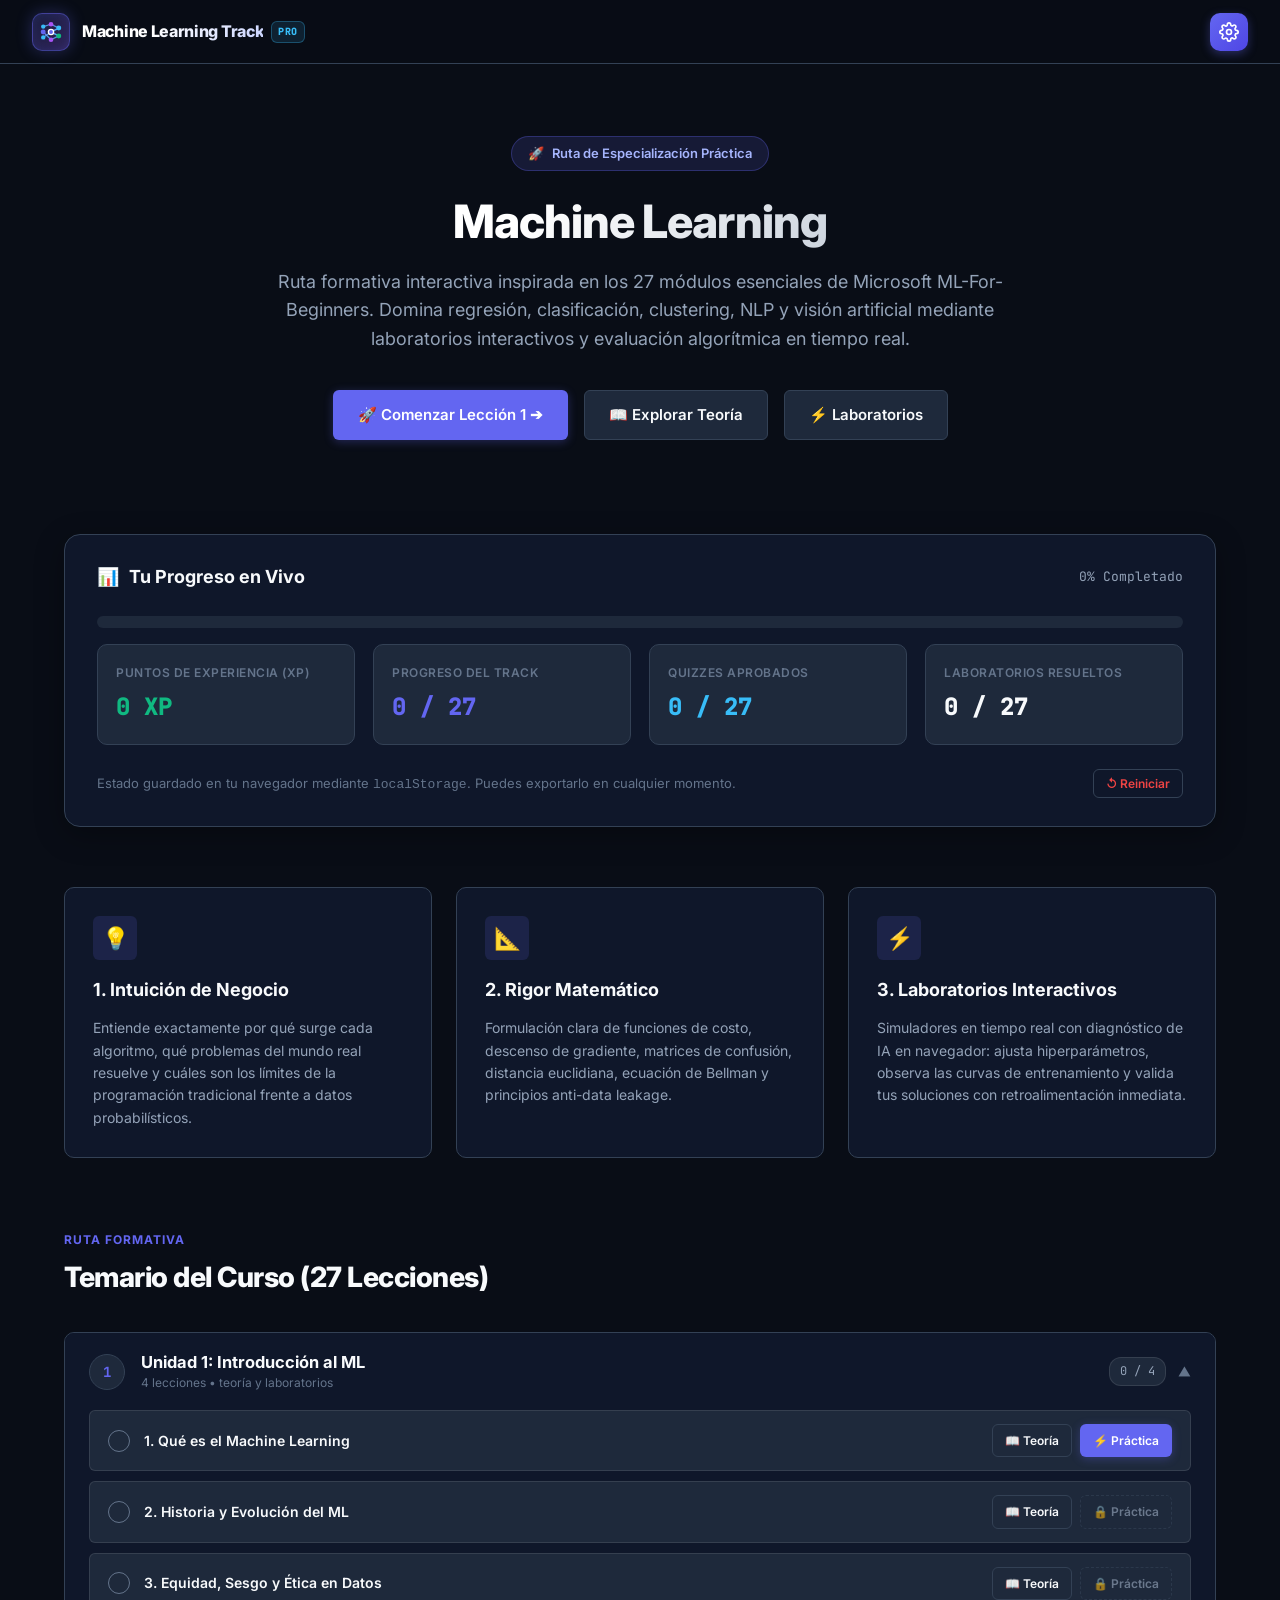
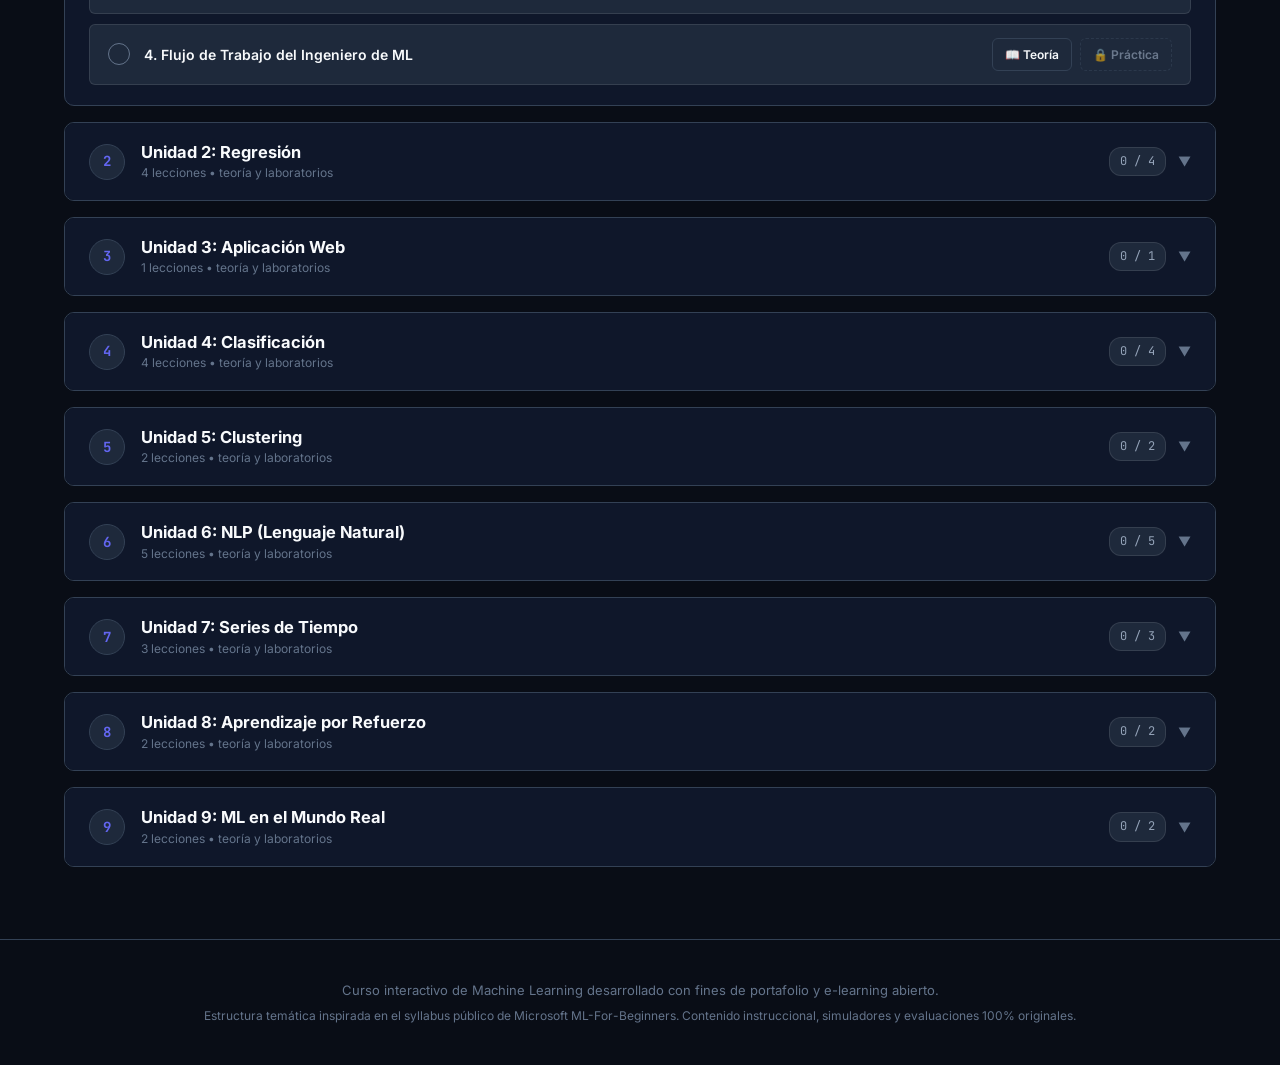
==== commit ee9da4a7: "corrige navegación y configuración del curso" ====
--- a/index.html
+++ b/index.html
@@ -1607,8 +1607,12 @@
   document.getElementById('dash-pct-label').textContent = `${pct}% ${isEn ? 'Completed' : 'Completado'}`;
   document.getElementById('dash-progress-fill').style.width = `${pct}%`;
 
+  // Update Hero CTA with the next available lesson respecting unit order
   // Update Hero CTA with the latest unlocked incomplete lesson
   let nextLesson = 1;
+  const firstAccessible = FLAT.find(f => StorageManager.canAccessLessonNumber(f.lesson.n));
+  if (firstAccessible) nextLesson = firstAccessible.lesson.n;
+  else nextLesson = 1;
   const nextIncomplete = FLAT.find(f => StorageManager.canAccessLessonNumber(f.lesson.n) && !StorageManager.isDone(f.lesson.n));
   if (nextIncomplete) {
     nextLesson = nextIncomplete.lesson.n;
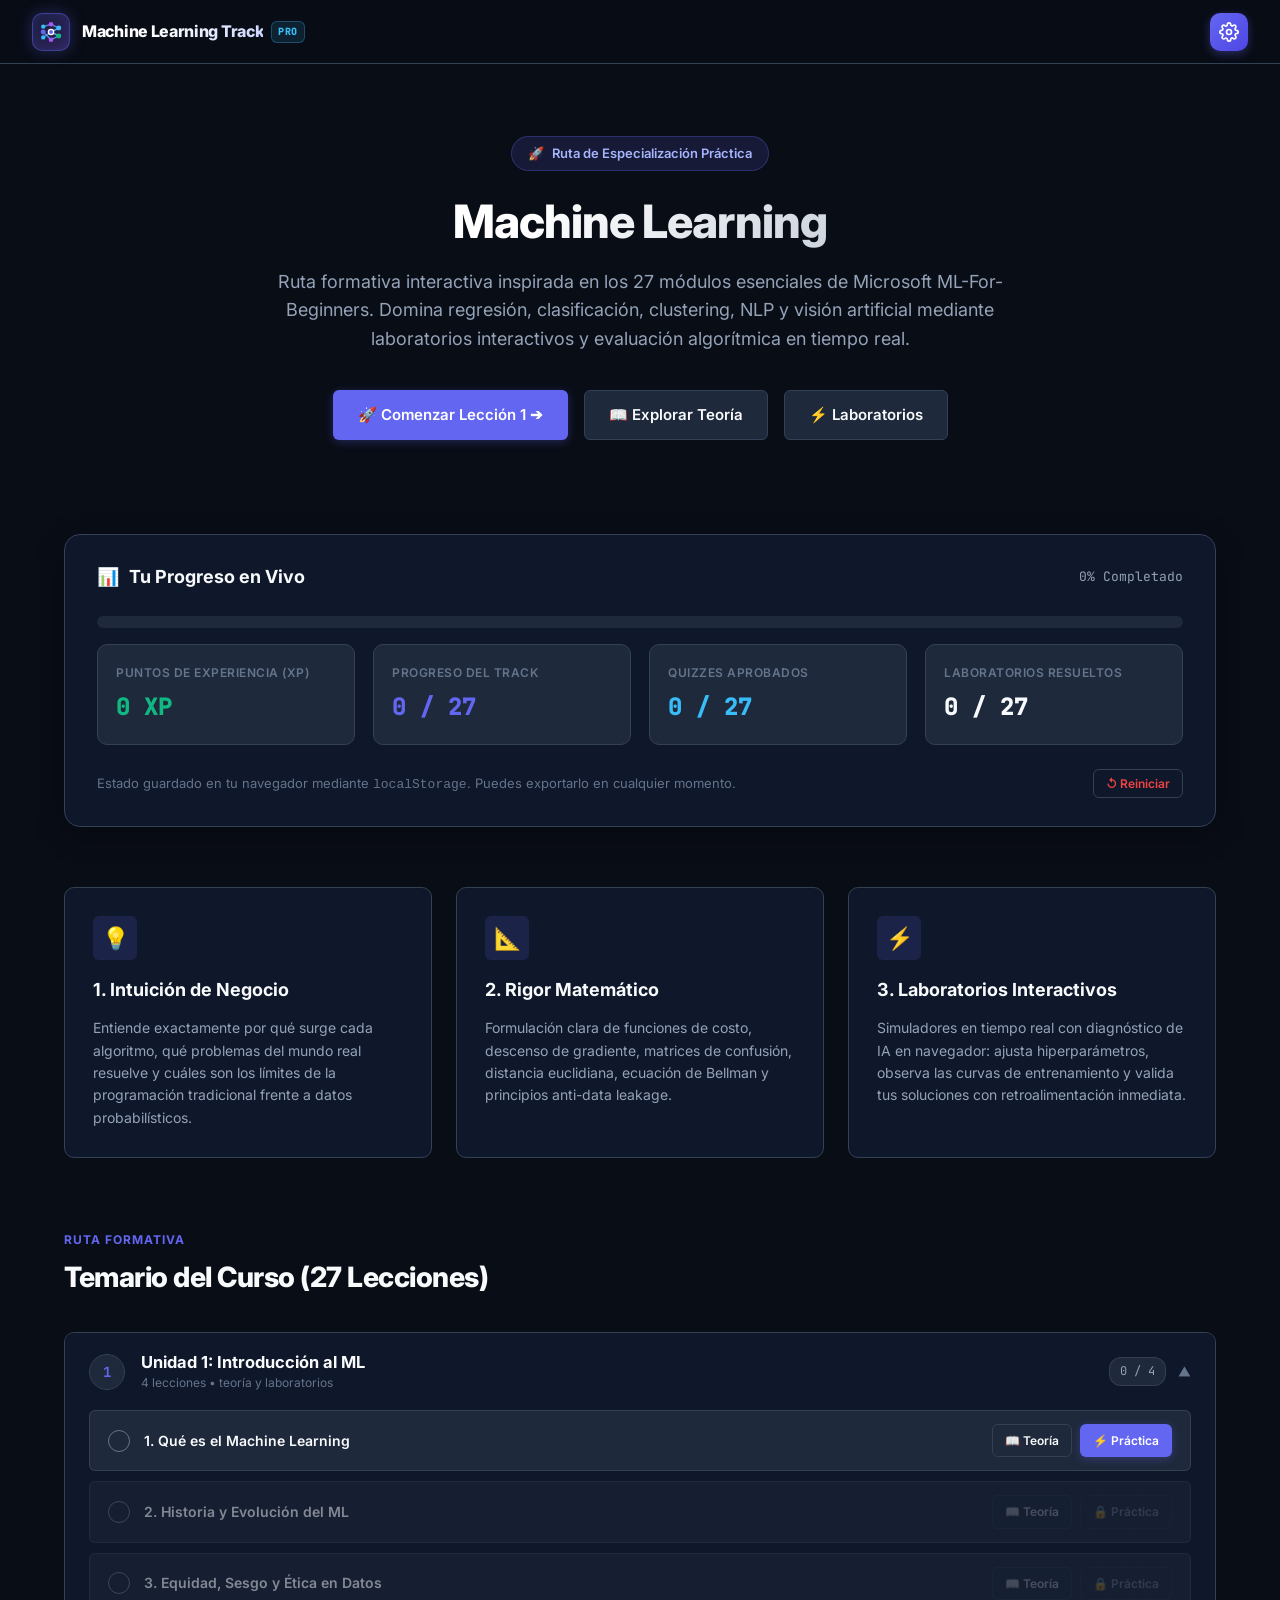
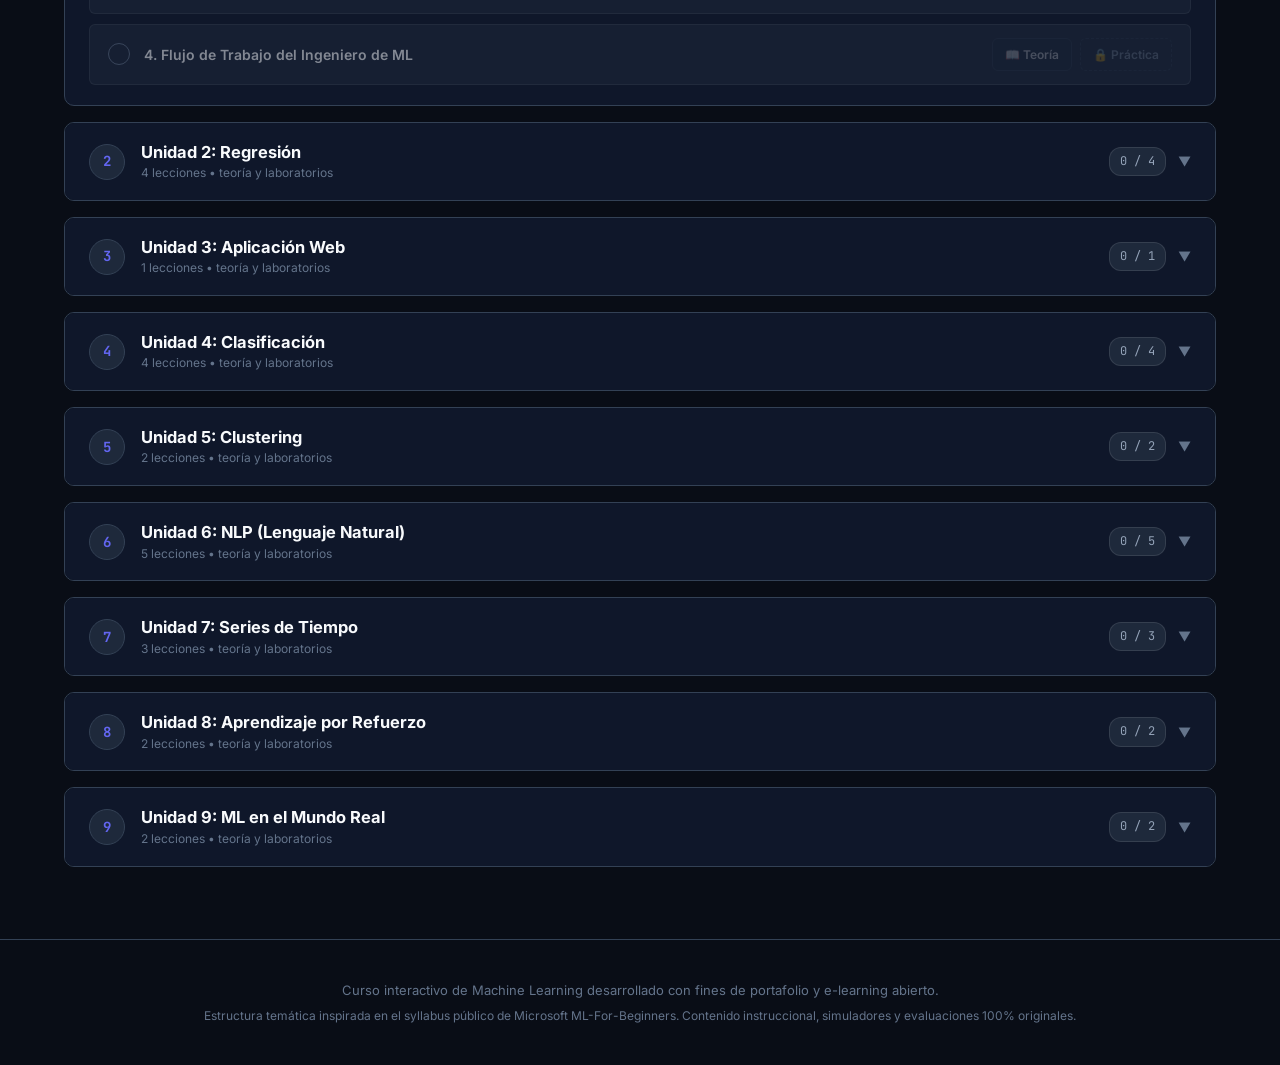
==== commit 7dcdd0c3: "Revert "corrige navegación y configuración del curso" This reverts commit ee9da4a73152383e7c3bafced7" ====
--- a/index.html
+++ b/index.html
@@ -1607,12 +1607,8 @@
   document.getElementById('dash-pct-label').textContent = `${pct}% ${isEn ? 'Completed' : 'Completado'}`;
   document.getElementById('dash-progress-fill').style.width = `${pct}%`;
 
-  // Update Hero CTA with the next available lesson respecting unit order
   // Update Hero CTA with the latest unlocked incomplete lesson
   let nextLesson = 1;
-  const firstAccessible = FLAT.find(f => StorageManager.canAccessLessonNumber(f.lesson.n));
-  if (firstAccessible) nextLesson = firstAccessible.lesson.n;
-  else nextLesson = 1;
   const nextIncomplete = FLAT.find(f => StorageManager.canAccessLessonNumber(f.lesson.n) && !StorageManager.isDone(f.lesson.n));
   if (nextIncomplete) {
     nextLesson = nextIncomplete.lesson.n;
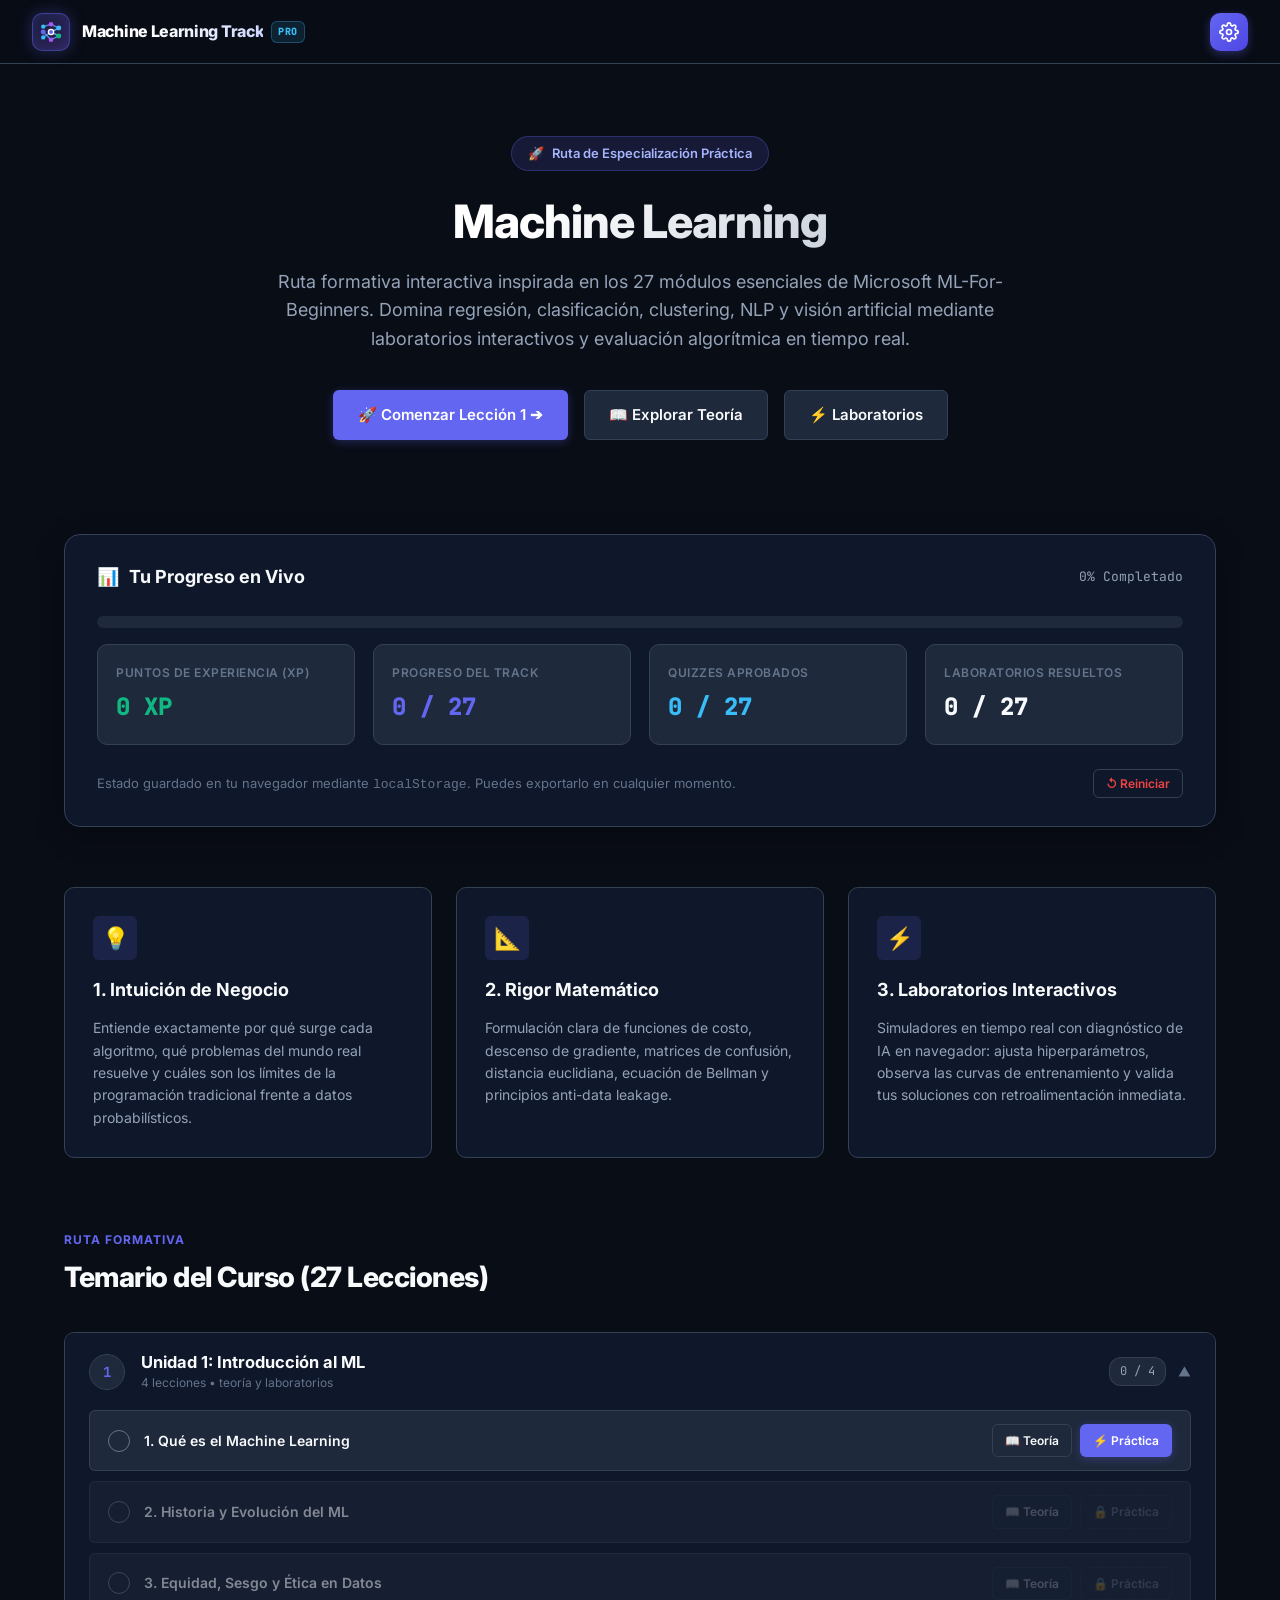
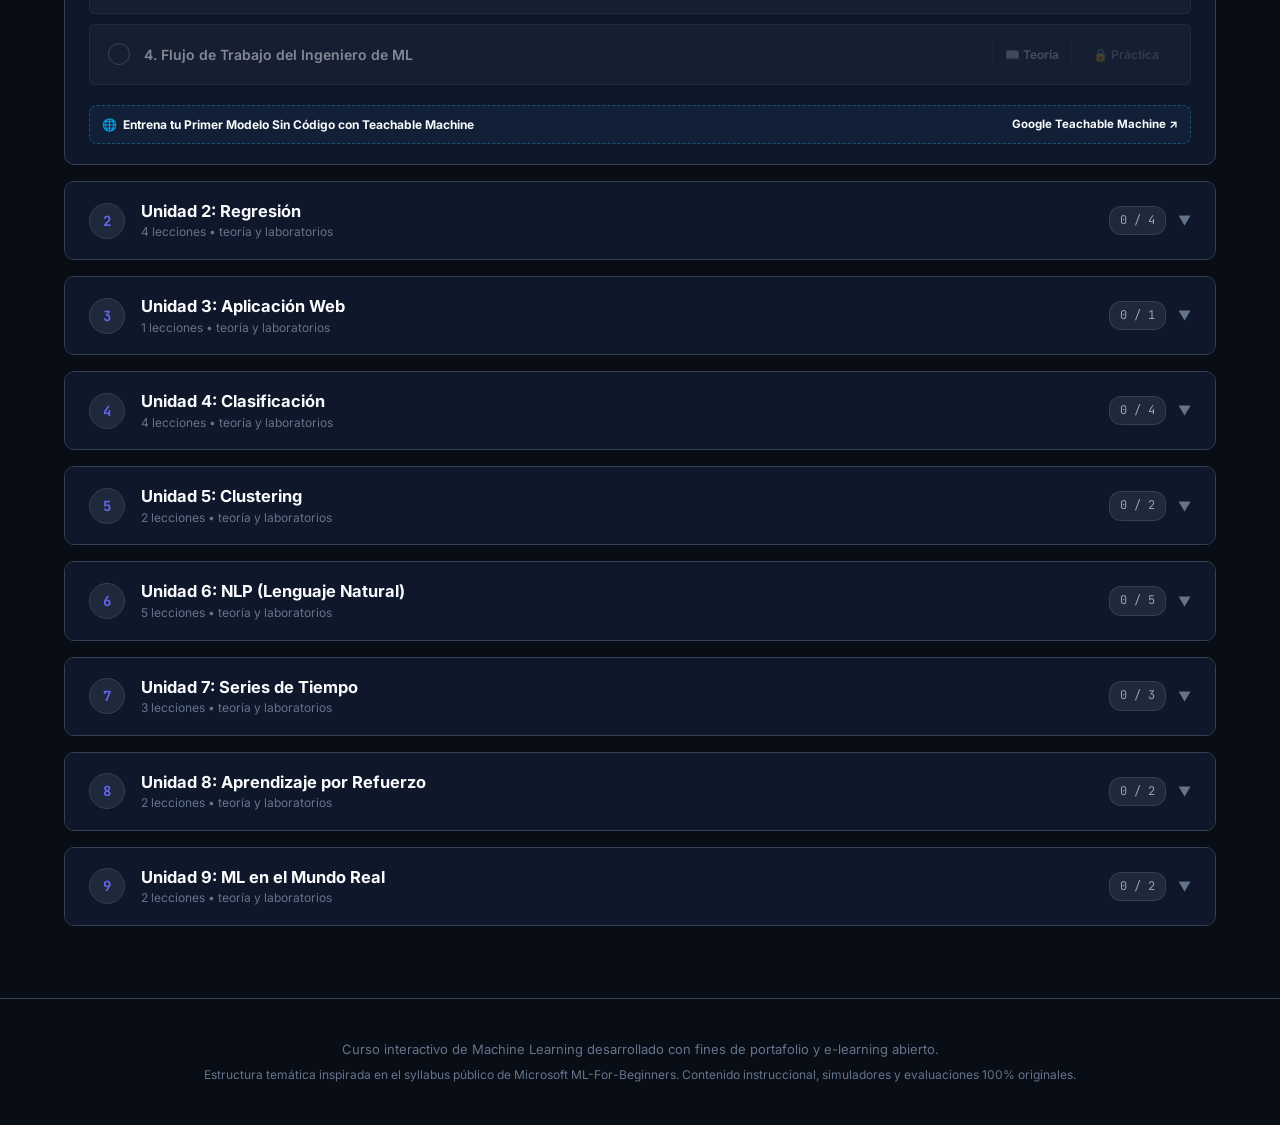
==== commit 6e5464be: "feat: integrar retos del mundo real (Kaggle, HF, Streamlit, Gymnasium, RAI) y motor Python Pyodide" ====
--- a/index.html
+++ b/index.html
@@ -1691,6 +1691,17 @@
             </div>
           `;
         }).join('')}
+        ${locUnit.externalPractice ? `
+          <div style="margin-top:10px;padding:9px 12px;background:rgba(56,189,248,0.06);border:1px dashed rgba(56,189,248,0.3);border-radius:8px;display:flex;align-items:center;justify-content:space-between;gap:8px;flex-wrap:wrap;">
+            <div style="display:flex;align-items:center;gap:6px;min-width:0;">
+              <span style="font-size:12px;">🌐</span>
+              <span style="font-size:12px;font-weight:700;color:var(--accent-cyan);">${locUnit.externalPractice.title}</span>
+            </div>
+            <a href="${locUnit.externalPractice.url}" target="_blank" rel="noopener noreferrer" style="font-size:11.5px;font-weight:700;color:var(--accent-cyan);text-decoration:none;">
+              ${locUnit.externalPractice.provider} ↗
+            </a>
+          </div>
+        ` : ''}
       </div>
     `;
 
--- a/styles/site.css
+++ b/styles/site.css
@@ -23,9 +23,9 @@
 .back-btn {
   display: inline-flex;
   align-items: center;
-  gap: 8px;
+  justify-content: center;
+}
+.back-btn span {
+  display: inline !important;
 }
 
-.back-btn span:first-child {
-  display: none;
-}
